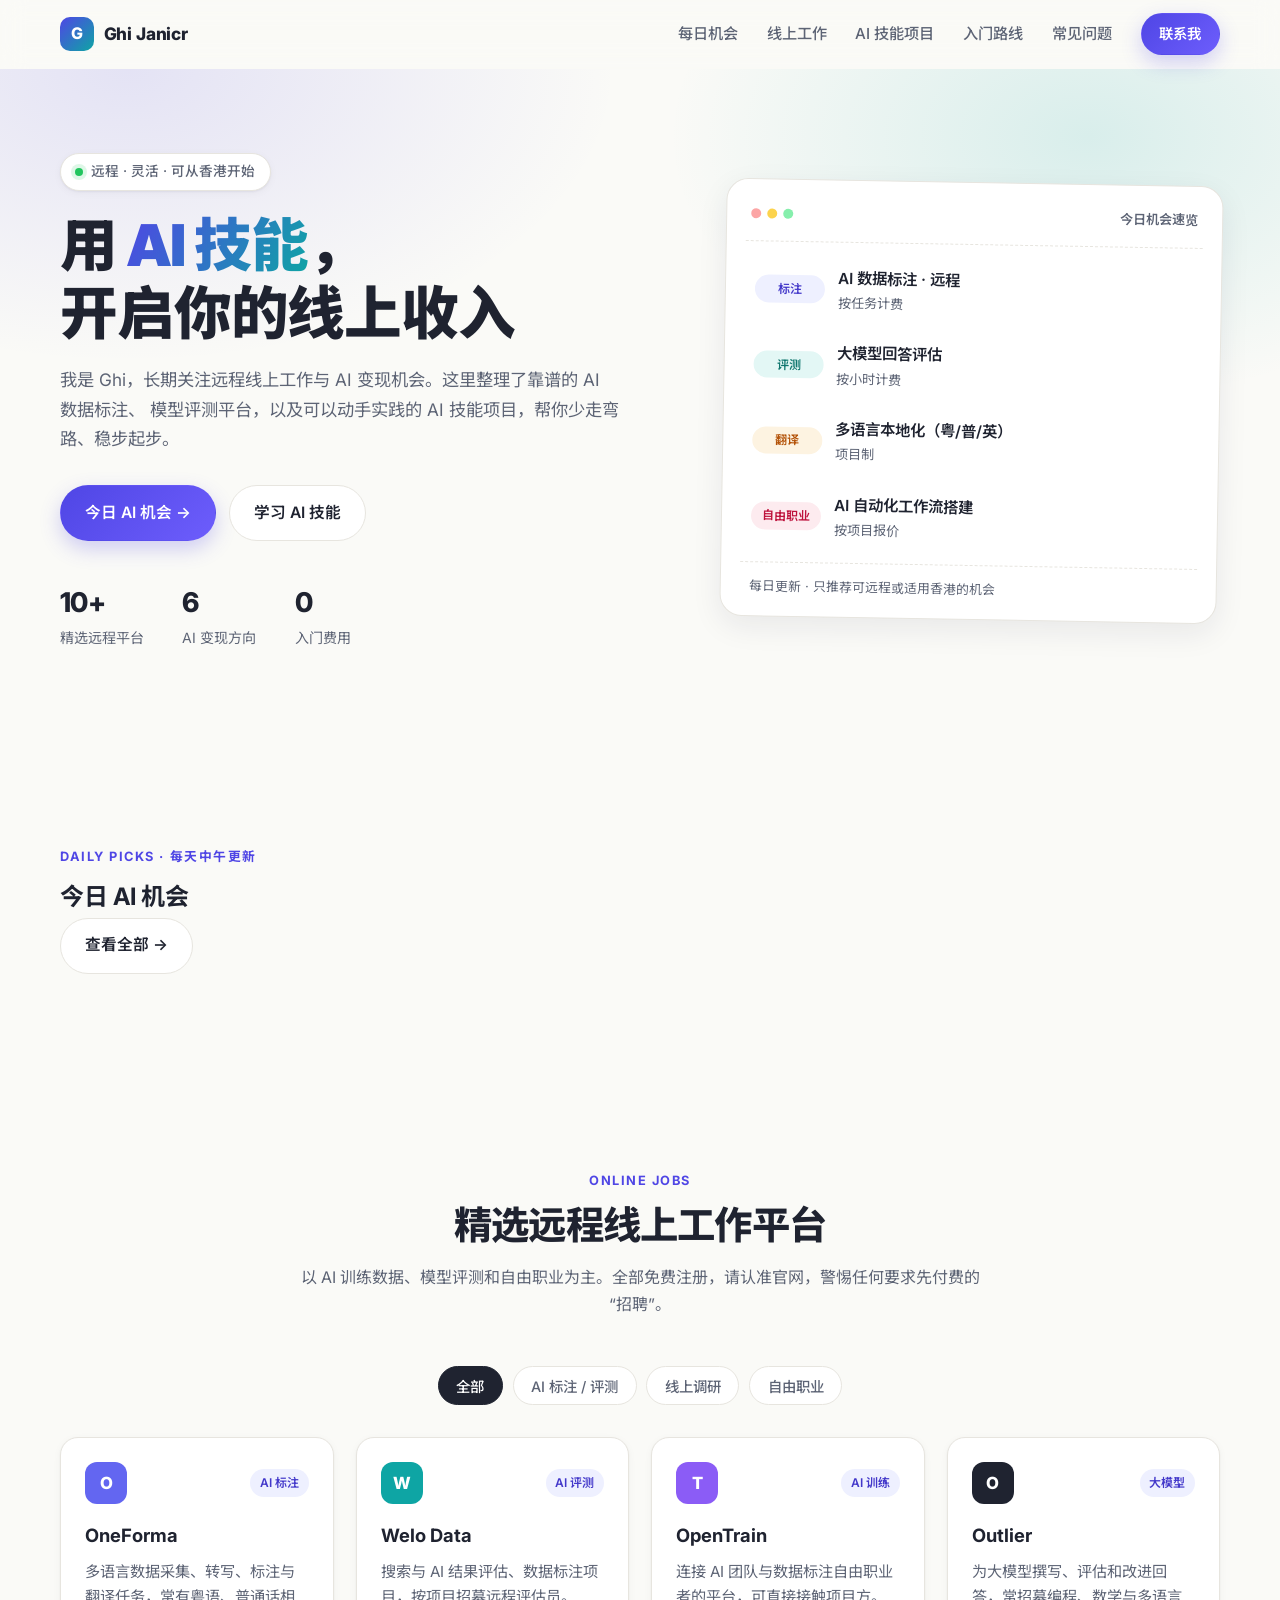
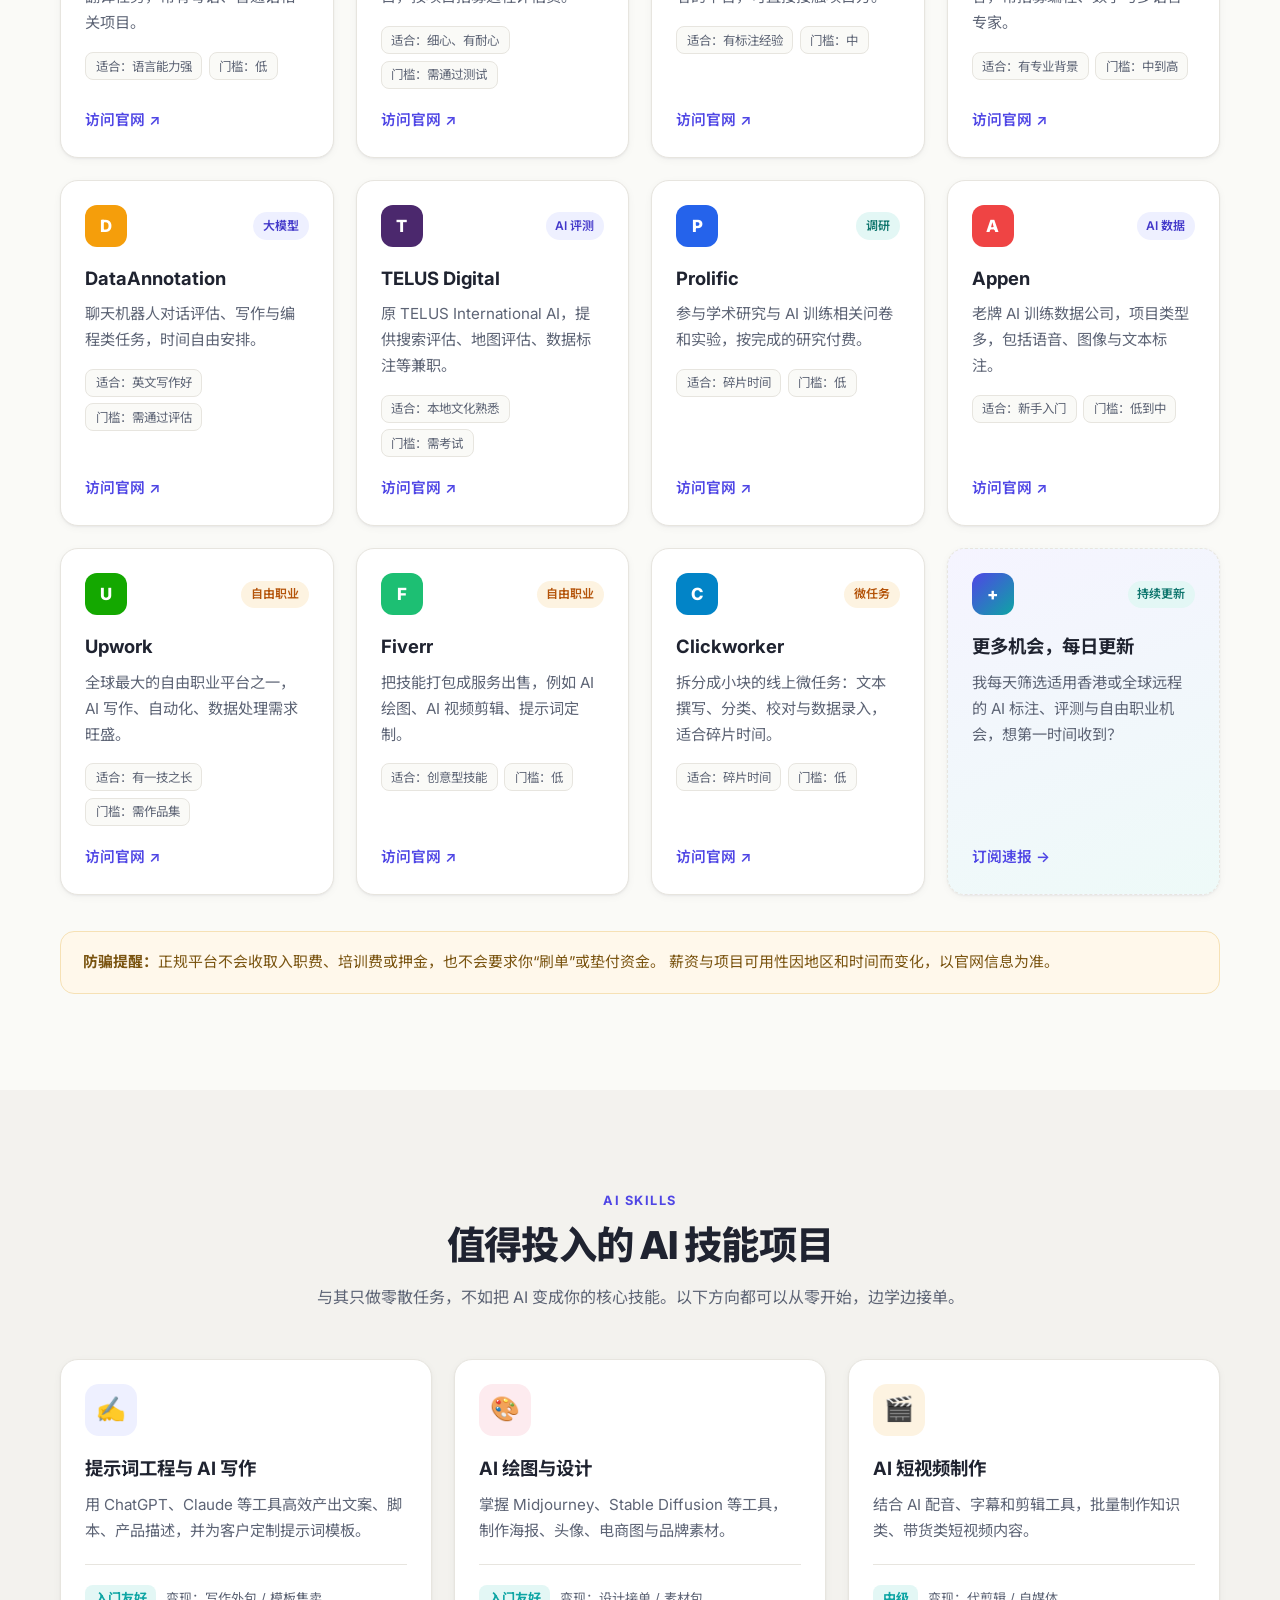
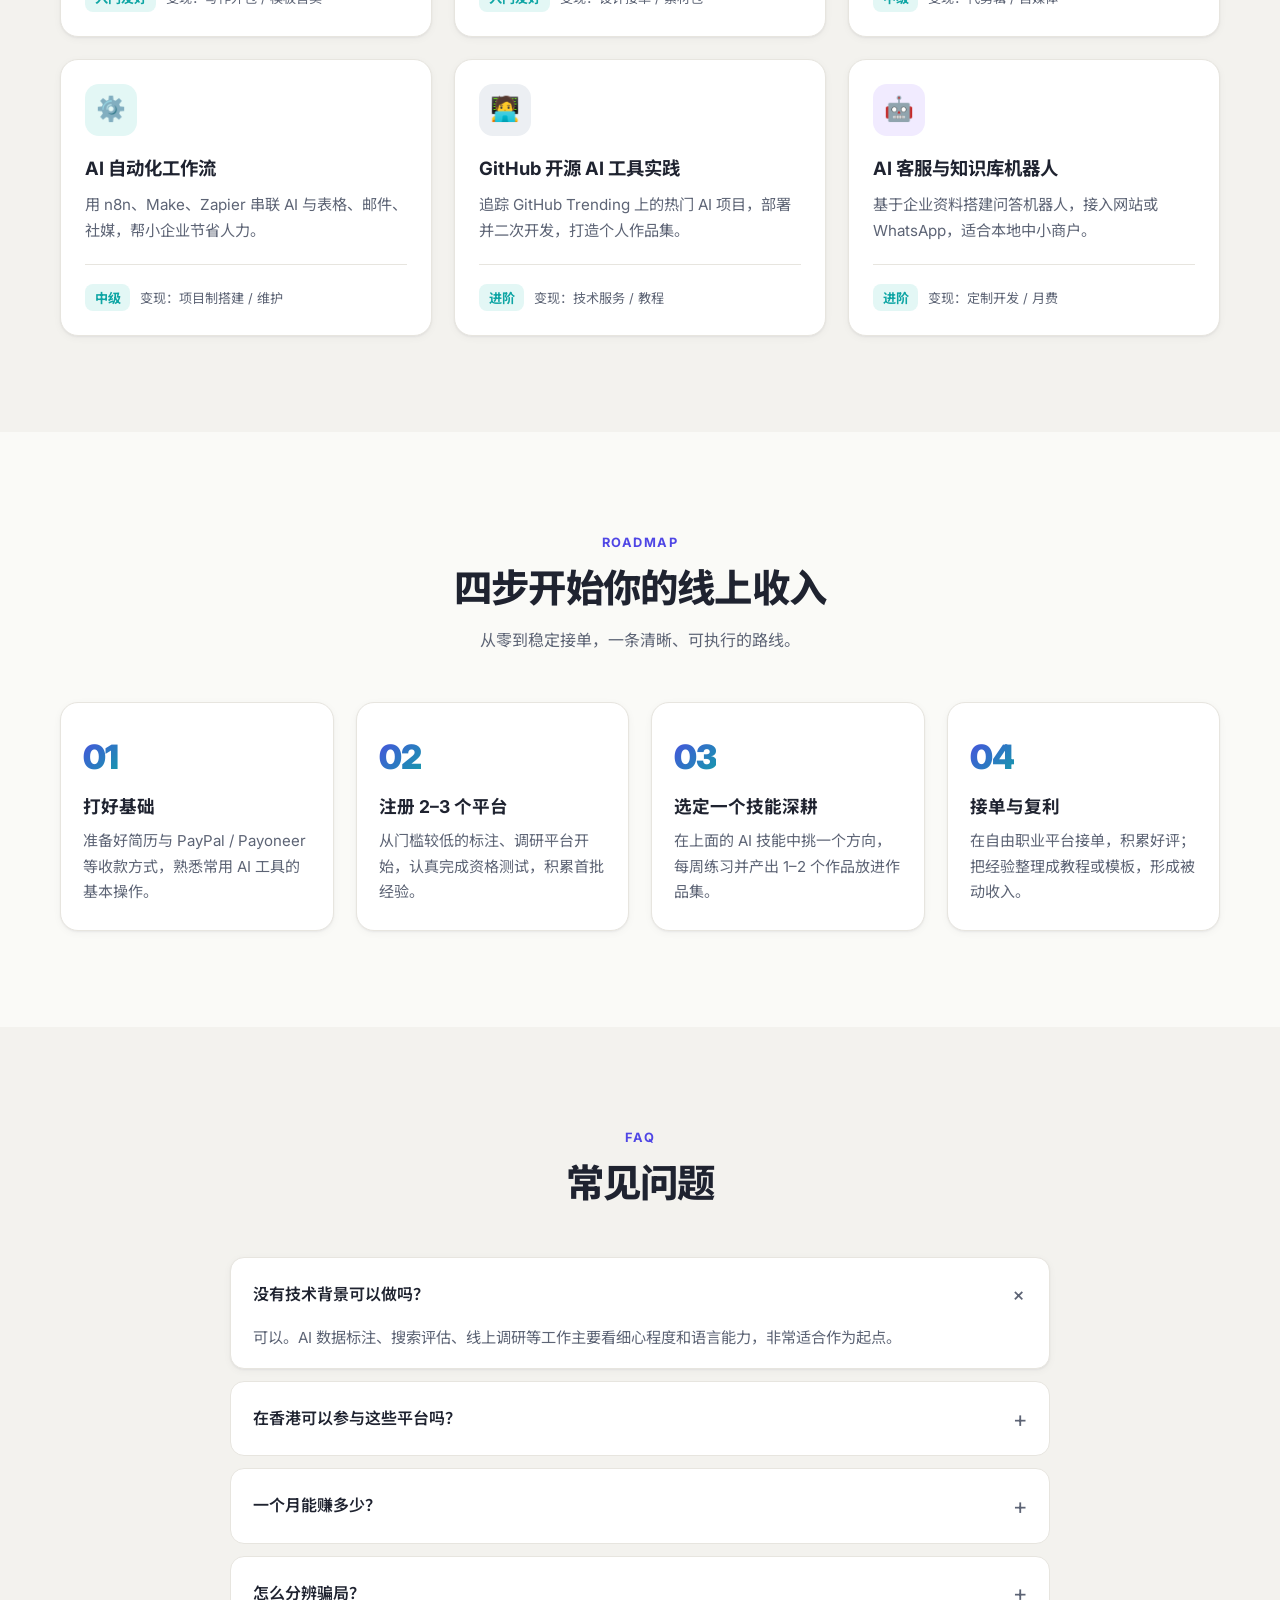
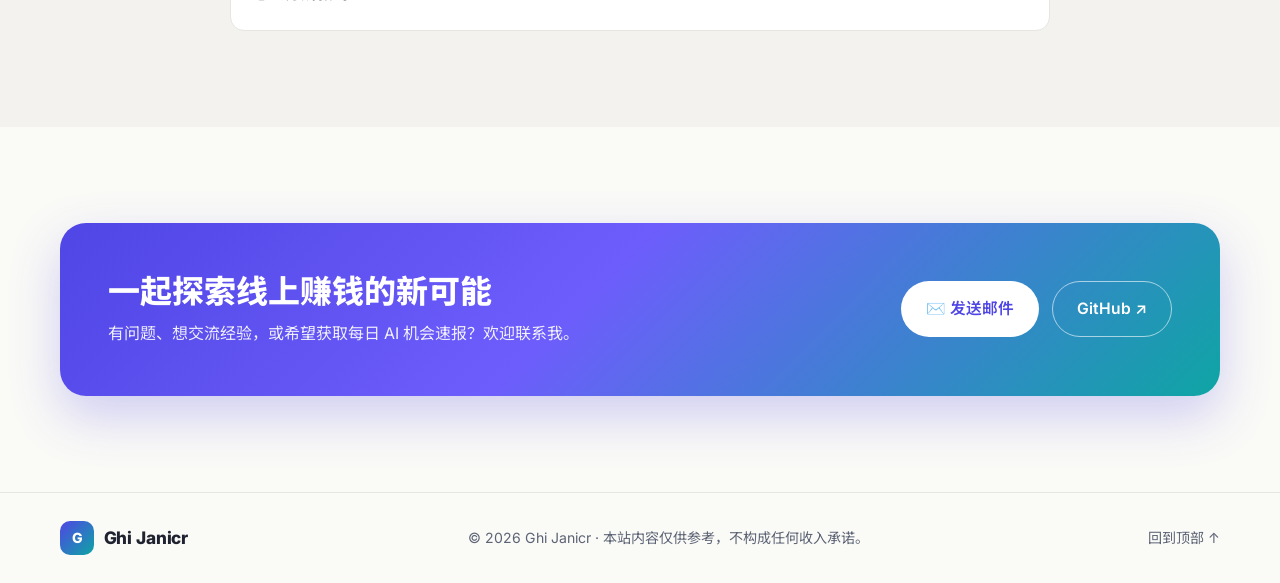
==== site/index.html @ b78d27cc "Add daily AI opportunities page driven by site/data/daily.json; publish 2026-10-24" ====
<!DOCTYPE html>
<html lang="zh-Hans">
<head>
  <meta charset="UTF-8" />
  <meta name="viewport" content="width=device-width, initial-scale=1.0" />
  <title>Ghi Janicr · 线上工作与 AI 技能</title>
  <meta name="description" content="Ghi Janicr 的个人主页：分享远程线上工作机会、AI 数据标注与评测平台、AI 技能变现项目与入门路线。" />
  <meta property="og:title" content="Ghi Janicr · 线上工作与 AI 技能" />
  <meta property="og:description" content="远程线上工作机会、AI 标注与评测平台、AI 技能变现项目，一站整理。" />
  <meta property="og:type" content="website" />
  <meta name="theme-color" content="#4f46e5" />
  <link rel="icon" href="/favicon.svg" type="image/svg+xml" />
  <link rel="preconnect" href="https://fonts.googleapis.com" />
  <link rel="preconnect" href="https://fonts.gstatic.com" crossorigin />
  <link href="https://fonts.googleapis.com/css2?family=Inter:wght@400;500;600;700;800&family=Noto+Sans+SC:wght@400;500;700;900&display=swap" rel="stylesheet" />
  <link rel="stylesheet" href="/style.css" />
</head>
<body>
  <!-- 导航 -->
  <header class="nav" id="top">
    <div class="container nav-inner">
      <a href="#top" class="brand">
        <span class="brand-mark">G</span>
        <span class="brand-text">Ghi Janicr</span>
      </a>
      <nav class="nav-links" id="navLinks">
        <a href="/daily">每日机会</a>
        <a href="#jobs">线上工作</a>
        <a href="#skills">AI 技能项目</a>
        <a href="#roadmap">入门路线</a>
        <a href="#faq">常见问题</a>
        <a href="#contact" class="btn btn-sm btn-primary">联系我</a>
      </nav>
      <button class="nav-toggle" id="navToggle" aria-label="打开菜单">
        <span></span><span></span><span></span>
      </button>
    </div>
  </header>

  <main>
    <!-- Hero -->
    <section class="hero">
      <div class="hero-bg" aria-hidden="true"></div>
      <div class="container hero-inner">
        <div class="hero-copy reveal">
          <span class="pill"><span class="dot"></span> 远程 · 灵活 · 可从香港开始</span>
          <h1>用 <span class="grad">AI 技能</span>，<br />开启你的线上收入</h1>
          <p class="lead">
            我是 Ghi，长期关注远程线上工作与 AI 变现机会。这里整理了靠谱的 AI 数据标注、
            模型评测平台，以及可以动手实践的 AI 技能项目，帮你少走弯路、稳步起步。
          </p>
          <div class="hero-cta">
            <a href="/daily" class="btn btn-primary">今日 AI 机会 →</a>
            <a href="#skills" class="btn btn-ghost">学习 AI 技能</a>
          </div>
          <ul class="hero-stats">
            <li><strong>10+</strong><span>精选远程平台</span></li>
            <li><strong>6</strong><span>AI 变现方向</span></li>
            <li><strong>0</strong><span>入门费用</span></li>
          </ul>
        </div>
        <div class="hero-card reveal">
          <div class="mock">
            <div class="mock-head">
              <span></span><span></span><span></span>
              <em>今日机会速览</em>
            </div>
            <div class="mock-row"><i class="tag t-indigo">标注</i><b>AI 数据标注 · 远程</b><small>按任务计费</small></div>
            <div class="mock-row"><i class="tag t-teal">评测</i><b>大模型回答评估</b><small>按小时计费</small></div>
            <div class="mock-row"><i class="tag t-amber">翻译</i><b>多语言本地化（粤/普/英）</b><small>项目制</small></div>
            <div class="mock-row"><i class="tag t-rose">自由职业</i><b>AI 自动化工作流搭建</b><small>按项目报价</small></div>
            <div class="mock-foot">每日更新 · 只推荐可远程或适用香港的机会</div>
          </div>
        </div>
      </div>
    </section>

    <!-- 每日机会预览 -->
    <section class="section daily-preview" id="daily">
      <div class="container">
        <div class="daily-preview-head reveal">
          <div>
            <span class="eyebrow">Daily Picks · 每天中午更新</span>
            <h2>今日 AI 机会 <small id="dailyDate"></small></h2>
            <p id="dailySummary"></p>
          </div>
          <a href="/daily" class="btn btn-ghost" id="dailyCount">查看全部 →</a>
        </div>
        <div class="grid opp-grid three" id="dailyPreview"></div>
      </div>
    </section>

    <!-- 线上工作 -->
    <section class="section" id="jobs">
      <div class="container">
        <div class="section-head reveal">
          <span class="eyebrow">Online Jobs</span>
          <h2>精选远程线上工作平台</h2>
          <p>以 AI 训练数据、模型评测和自由职业为主。全部免费注册，请认准官网，警惕任何要求先付费的“招聘”。</p>
        </div>

        <div class="filters reveal" id="jobFilters" role="tablist">
          <button class="chip active" data-filter="all">全部</button>
          <button class="chip" data-filter="annotation">AI 标注 / 评测</button>
          <button class="chip" data-filter="research">线上调研</button>
          <button class="chip" data-filter="freelance">自由职业</button>
        </div>

        <div class="grid cards" id="jobGrid">
          <article class="card job reveal" data-cat="annotation">
            <div class="job-top"><span class="logo l1">O</span><span class="tag t-indigo">AI 标注</span></div>
            <h3>OneForma</h3>
            <p>多语言数据采集、转写、标注与翻译任务，常有粤语、普通话相关项目。</p>
            <ul class="meta"><li>适合：语言能力强</li><li>门槛：低</li></ul>
            <a href="https://www.oneforma.com/" target="_blank" rel="noopener" class="link">访问官网 ↗</a>
          </article>
          <article class="card job reveal" data-cat="annotation">
            <div class="job-top"><span class="logo l2">W</span><span class="tag t-indigo">AI 评测</span></div>
            <h3>Welo Data</h3>
            <p>搜索与 AI 结果评估、数据标注项目，按项目招募远程评估员。</p>
            <ul class="meta"><li>适合：细心、有耐心</li><li>门槛：需通过测试</li></ul>
            <a href="https://welodata.ai/" target="_blank" rel="noopener" class="link">访问官网 ↗</a>
          </article>
          <article class="card job reveal" data-cat="annotation">
            <div class="job-top"><span class="logo l3">T</span><span class="tag t-indigo">AI 训练</span></div>
            <h3>OpenTrain</h3>
            <p>连接 AI 团队与数据标注自由职业者的平台，可直接接触项目方。</p>
            <ul class="meta"><li>适合：有标注经验</li><li>门槛：中</li></ul>
            <a href="https://www.opentrain.ai/" target="_blank" rel="noopener" class="link">访问官网 ↗</a>
          </article>
          <article class="card job reveal" data-cat="annotation">
            <div class="job-top"><span class="logo l4">O</span><span class="tag t-indigo">大模型</span></div>
            <h3>Outlier</h3>
            <p>为大模型撰写、评估和改进回答，常招募编程、数学与多语言专家。</p>
            <ul class="meta"><li>适合：有专业背景</li><li>门槛：中到高</li></ul>
            <a href="https://outlier.ai/" target="_blank" rel="noopener" class="link">访问官网 ↗</a>
          </article>
          <article class="card job reveal" data-cat="annotation">
            <div class="job-top"><span class="logo l5">D</span><span class="tag t-indigo">大模型</span></div>
            <h3>DataAnnotation</h3>
            <p>聊天机器人对话评估、写作与编程类任务，时间自由安排。</p>
            <ul class="meta"><li>适合：英文写作好</li><li>门槛：需通过评估</li></ul>
            <a href="https://www.dataannotation.tech/" target="_blank" rel="noopener" class="link">访问官网 ↗</a>
          </article>
          <article class="card job reveal" data-cat="annotation">
            <div class="job-top"><span class="logo l6">T</span><span class="tag t-indigo">AI 评测</span></div>
            <h3>TELUS Digital</h3>
            <p>原 TELUS International AI，提供搜索评估、地图评估、数据标注等兼职。</p>
            <ul class="meta"><li>适合：本地文化熟悉</li><li>门槛：需考试</li></ul>
            <a href="https://www.telusdigital.com/careers" target="_blank" rel="noopener" class="link">访问官网 ↗</a>
          </article>
          <article class="card job reveal" data-cat="research">
            <div class="job-top"><span class="logo l7">P</span><span class="tag t-teal">调研</span></div>
            <h3>Prolific</h3>
            <p>参与学术研究与 AI 训练相关问卷和实验，按完成的研究付费。</p>
            <ul class="meta"><li>适合：碎片时间</li><li>门槛：低</li></ul>
            <a href="https://www.prolific.com/" target="_blank" rel="noopener" class="link">访问官网 ↗</a>
          </article>
          <article class="card job reveal" data-cat="annotation">
            <div class="job-top"><span class="logo l8">A</span><span class="tag t-indigo">AI 数据</span></div>
            <h3>Appen</h3>
            <p>老牌 AI 训练数据公司，项目类型多，包括语音、图像与文本标注。</p>
            <ul class="meta"><li>适合：新手入门</li><li>门槛：低到中</li></ul>
            <a href="https://www.appen.com/" target="_blank" rel="noopener" class="link">访问官网 ↗</a>
          </article>
          <article class="card job reveal" data-cat="freelance">
            <div class="job-top"><span class="logo l9">U</span><span class="tag t-amber">自由职业</span></div>
            <h3>Upwork</h3>
            <p>全球最大的自由职业平台之一，AI 写作、自动化、数据处理需求旺盛。</p>
            <ul class="meta"><li>适合：有一技之长</li><li>门槛：需作品集</li></ul>
            <a href="https://www.upwork.com/" target="_blank" rel="noopener" class="link">访问官网 ↗</a>
          </article>
          <article class="card job reveal" data-cat="freelance">
            <div class="job-top"><span class="logo l10">F</span><span class="tag t-amber">自由职业</span></div>
            <h3>Fiverr</h3>
            <p>把技能打包成服务出售，例如 AI 绘图、AI 视频剪辑、提示词定制。</p>
            <ul class="meta"><li>适合：创意型技能</li><li>门槛：低</li></ul>
            <a href="https://www.fiverr.com/" target="_blank" rel="noopener" class="link">访问官网 ↗</a>
          </article>
          <article class="card job reveal" data-cat="freelance">
            <div class="job-top"><span class="logo l11">C</span><span class="tag t-amber">微任务</span></div>
            <h3>Clickworker</h3>
            <p>拆分成小块的线上微任务：文本撰写、分类、校对与数据录入，适合碎片时间。</p>
            <ul class="meta"><li>适合：碎片时间</li><li>门槛：低</li></ul>
            <a href="https://www.clickworker.com/" target="_blank" rel="noopener" class="link">访问官网 ↗</a>
          </article>
          <article class="card job more reveal" data-cat="all">
            <div class="job-top"><span class="logo l12">+</span><span class="tag t-teal">持续更新</span></div>
            <h3>更多机会，每日更新</h3>
            <p>我每天筛选适用香港或全球远程的 AI 标注、评测与自由职业机会，想第一时间收到？</p>
            <a href="#contact" class="link">订阅速报 →</a>
          </article>
        </div>

        <div class="notice reveal">
          <strong>防骗提醒：</strong>正规平台不会收取入职费、培训费或押金，也不会要求你“刷单”或垫付资金。
          薪资与项目可用性因地区和时间而变化，以官网信息为准。
        </div>
      </div>
    </section>

    <!-- AI 技能项目 -->
    <section class="section section-alt" id="skills">
      <div class="container">
        <div class="section-head reveal">
          <span class="eyebrow">AI Skills</span>
          <h2>值得投入的 AI 技能项目</h2>
          <p>与其只做零散任务，不如把 AI 变成你的核心技能。以下方向都可以从零开始，边学边接单。</p>
        </div>

        <div class="grid skills">
          <article class="card skill reveal">
            <div class="icon i1">✍️</div>
            <h3>提示词工程与 AI 写作</h3>
            <p>用 ChatGPT、Claude 等工具高效产出文案、脚本、产品描述，并为客户定制提示词模板。</p>
            <div class="skill-foot"><span class="lv">入门友好</span><span>变现：写作外包 / 模板售卖</span></div>
          </article>
          <article class="card skill reveal">
            <div class="icon i2">🎨</div>
            <h3>AI 绘图与设计</h3>
            <p>掌握 Midjourney、Stable Diffusion 等工具，制作海报、头像、电商图与品牌素材。</p>
            <div class="skill-foot"><span class="lv">入门友好</span><span>变现：设计接单 / 素材包</span></div>
          </article>
          <article class="card skill reveal">
            <div class="icon i3">🎬</div>
            <h3>AI 短视频制作</h3>
            <p>结合 AI 配音、字幕和剪辑工具，批量制作知识类、带货类短视频内容。</p>
            <div class="skill-foot"><span class="lv">中级</span><span>变现：代剪辑 / 自媒体</span></div>
          </article>
          <article class="card skill reveal">
            <div class="icon i4">⚙️</div>
            <h3>AI 自动化工作流</h3>
            <p>用 n8n、Make、Zapier 串联 AI 与表格、邮件、社媒，帮小企业节省人力。</p>
            <div class="skill-foot"><span class="lv">中级</span><span>变现：项目制搭建 / 维护</span></div>
          </article>
          <article class="card skill reveal">
            <div class="icon i5">🧑‍💻</div>
            <h3>GitHub 开源 AI 工具实践</h3>
            <p>追踪 GitHub Trending 上的热门 AI 项目，部署并二次开发，打造个人作品集。</p>
            <div class="skill-foot"><span class="lv">进阶</span><span>变现：技术服务 / 教程</span></div>
          </article>
          <article class="card skill reveal">
            <div class="icon i6">🤖</div>
            <h3>AI 客服与知识库机器人</h3>
            <p>基于企业资料搭建问答机器人，接入网站或 WhatsApp，适合本地中小商户。</p>
            <div class="skill-foot"><span class="lv">进阶</span><span>变现：定制开发 / 月费</span></div>
          </article>
        </div>
      </div>
    </section>

    <!-- 入门路线 -->
    <section class="section" id="roadmap">
      <div class="container">
        <div class="section-head reveal">
          <span class="eyebrow">Roadmap</span>
          <h2>四步开始你的线上收入</h2>
          <p>从零到稳定接单，一条清晰、可执行的路线。</p>
        </div>
        <ol class="steps">
          <li class="step reveal">
            <span class="num">01</span>
            <h3>打好基础</h3>
            <p>准备好简历与 PayPal / Payoneer 等收款方式，熟悉常用 AI 工具的基本操作。</p>
          </li>
          <li class="step reveal">
            <span class="num">02</span>
            <h3>注册 2–3 个平台</h3>
            <p>从门槛较低的标注、调研平台开始，认真完成资格测试，积累首批经验。</p>
          </li>
          <li class="step reveal">
            <span class="num">03</span>
            <h3>选定一个技能深耕</h3>
            <p>在上面的 AI 技能中挑一个方向，每周练习并产出 1–2 个作品放进作品集。</p>
          </li>
          <li class="step reveal">
            <span class="num">04</span>
            <h3>接单与复利</h3>
            <p>在自由职业平台接单，积累好评；把经验整理成教程或模板，形成被动收入。</p>
          </li>
        </ol>
      </div>
    </section>

    <!-- FAQ -->
    <section class="section section-alt" id="faq">
      <div class="container narrow">
        <div class="section-head reveal">
          <span class="eyebrow">FAQ</span>
          <h2>常见问题</h2>
        </div>
        <div class="faq">
          <details class="reveal" open>
            <summary>没有技术背景可以做吗？</summary>
            <p>可以。AI 数据标注、搜索评估、线上调研等工作主要看细心程度和语言能力，非常适合作为起点。</p>
          </details>
          <details class="reveal">
            <summary>在香港可以参与这些平台吗？</summary>
            <p>许多平台支持香港或全球远程，但具体项目会按地区和语言开放。建议多注册几个平台，留意粤语、繁体中文相关的项目。</p>
          </details>
          <details class="reveal">
            <summary>一个月能赚多少？</summary>
            <p>收入因平台、项目量和投入时间差异很大，前期建议把它当作副业和技能积累，不要轻信“轻松月入过万”的宣传。</p>
          </details>
          <details class="reveal">
            <summary>怎么分辨骗局？</summary>
            <p>凡是要求先交钱、刷单、垫付或下载不明 App 的“工作”基本都是骗局。只通过官网注册，不向任何人透露银行密码和验证码。</p>
          </details>
        </div>
      </div>
    </section>

    <!-- Contact -->
    <section class="section" id="contact">
      <div class="container">
        <div class="cta-box reveal">
          <div>
            <h2>一起探索线上赚钱的新可能</h2>
            <p>有问题、想交流经验，或希望获取每日 AI 机会速报？欢迎联系我。</p>
          </div>
          <div class="cta-actions">
            <a href="mailto:gogo978@bot.cue.im" class="btn btn-light" id="emailBtn">✉️ 发送邮件</a>
            <a href="https://github.com/janicetsy" target="_blank" rel="noopener" class="btn btn-outline-light" id="githubBtn">GitHub ↗</a>
          </div>
        </div>
      </div>
    </section>
  </main>

  <footer class="footer">
    <div class="container footer-inner">
      <div class="brand">
        <span class="brand-mark">G</span>
        <span class="brand-text">Ghi Janicr</span>
      </div>
      <p>© <span id="year"></span> Ghi Janicr · 本站内容仅供参考，不构成任何收入承诺。</p>
      <a href="#top" class="to-top">回到顶部 ↑</a>
    </div>
  </footer>

  <script src="/script.js"></script>
  <script src="/daily.js"></script>
</body>
</html>
---- style.css ----
:root {
  --bg: #fafaf7;
  --bg-alt: #f3f2ee;
  --surface: #ffffff;
  --text: #1f2330;
  --muted: #5d6475;
  --line: #e7e5df;
  --primary: #4f46e5;
  --primary-2: #0ea5a4;
  --radius: 18px;
  --shadow-sm: 0 1px 2px rgba(20, 20, 40, .05), 0 2px 8px rgba(20, 20, 40, .04);
  --shadow-md: 0 10px 30px rgba(30, 30, 70, .08);
  --font: "Inter", "Noto Sans SC", -apple-system, BlinkMacSystemFont, "PingFang SC", "Microsoft YaHei", sans-serif;
}

* { box-sizing: border-box; margin: 0; padding: 0; }
html { scroll-behavior: smooth; scroll-padding-top: 80px; }
body {
  font-family: var(--font);
  background: var(--bg);
  color: var(--text);
  line-height: 1.7;
  -webkit-font-smoothing: antialiased;
}
a { color: inherit; text-decoration: none; }
img { max-width: 100%; display: block; }

.container { width: min(1160px, 92%); margin: 0 auto; }
.narrow { width: min(820px, 92%); }

/* Buttons */
.btn {
  display: inline-flex; align-items: center; gap: .4rem;
  padding: .85rem 1.5rem; border-radius: 999px;
  font-weight: 600; font-size: .98rem; border: 1px solid transparent;
  transition: transform .2s ease, box-shadow .2s ease, background .2s ease;
  cursor: pointer;
}
.btn:hover { transform: translateY(-2px); }
.btn-sm { padding: .5rem 1.1rem; font-size: .9rem; }
.btn-primary {
  background: linear-gradient(135deg, var(--primary), #6d5dfc);
  color: #fff; box-shadow: 0 8px 20px rgba(79, 70, 229, .25);
}
.btn-primary:hover { box-shadow: 0 12px 26px rgba(79, 70, 229, .32); }
.btn-ghost { background: var(--surface); border-color: var(--line); color: var(--text); }
.btn-ghost:hover { border-color: #cfccc4; }
.btn-light { background: #fff; color: var(--primary); }
.btn-outline-light { border-color: rgba(255,255,255,.6); color: #fff; }
.btn-outline-light:hover { background: rgba(255,255,255,.12); }

/* Nav */
.nav {
  position: sticky; top: 0; z-index: 50;
  background: rgba(250, 250, 247, .82);
  backdrop-filter: saturate(160%) blur(12px);
  -webkit-backdrop-filter: saturate(160%) blur(12px);
  border-bottom: 1px solid transparent;
  transition: border-color .2s ease;
}
.nav.scrolled { border-bottom-color: var(--line); }
.nav-inner { display: flex; align-items: center; justify-content: space-between; height: 68px; }
.brand { display: flex; align-items: center; gap: .6rem; font-weight: 800; letter-spacing: -.01em; }
.brand-mark {
  width: 34px; height: 34px; border-radius: 10px; display: grid; place-items: center;
  background: linear-gradient(135deg, var(--primary), var(--primary-2)); color: #fff; font-weight: 800;
}
.brand-text { font-size: 1.08rem; }
.nav-links { display: flex; align-items: center; gap: 1.8rem; font-size: .95rem; color: var(--muted); font-weight: 500; }
.nav-links a:not(.btn):hover { color: var(--text); }
.nav-links .btn { color: #fff; }
.nav-toggle { display: none; background: none; border: 0; cursor: pointer; padding: 6px; }
.nav-toggle span { display: block; width: 22px; height: 2px; background: var(--text); margin: 5px 0; border-radius: 2px; transition: .25s; }

/* Hero */
.hero { position: relative; overflow: hidden; padding: 84px 0 96px; }
.hero-bg {
  position: absolute; inset: 0; z-index: -1;
  background:
    radial-gradient(600px 380px at 85% 10%, rgba(14, 165, 164, .14), transparent 70%),
    radial-gradient(700px 420px at 10% 0%, rgba(79, 70, 229, .13), transparent 70%);
}
.hero-inner { display: grid; grid-template-columns: 1.1fr .9fr; gap: 56px; align-items: center; }
.pill {
  display: inline-flex; align-items: center; gap: .5rem;
  padding: .4rem .9rem; border-radius: 999px; background: var(--surface);
  border: 1px solid var(--line); font-size: .85rem; color: var(--muted); font-weight: 500;
  box-shadow: var(--shadow-sm);
}
.dot { width: 8px; height: 8px; border-radius: 50%; background: #22c55e; box-shadow: 0 0 0 4px rgba(34,197,94,.15); }
.hero h1 {
  font-size: clamp(2.3rem, 5vw, 3.6rem); line-height: 1.18; font-weight: 900;
  letter-spacing: -.02em; margin: 1.3rem 0 1.1rem;
}
.grad { background: linear-gradient(120deg, var(--primary), var(--primary-2)); -webkit-background-clip: text; background-clip: text; color: transparent; }
.lead { font-size: 1.08rem; color: var(--muted); max-width: 560px; }
.hero-cta { display: flex; flex-wrap: wrap; gap: .8rem; margin: 2rem 0 2.4rem; }
.hero-stats { list-style: none; display: flex; gap: 2.4rem; }
.hero-stats li { display: flex; flex-direction: column; }
.hero-stats strong { font-size: 1.7rem; font-weight: 800; letter-spacing: -.02em; }
.hero-stats span { font-size: .88rem; color: var(--muted); }

.mock {
  background: var(--surface); border: 1px solid var(--line); border-radius: 22px;
  box-shadow: var(--shadow-md); padding: 1.2rem; transform: rotate(1deg);
}
.mock-head { display: flex; align-items: center; gap: 6px; padding: .2rem .3rem 1rem; border-bottom: 1px dashed var(--line); margin-bottom: .6rem; }
.mock-head span { width: 10px; height: 10px; border-radius: 50%; background: #e5e3dc; }
.mock-head span:nth-child(1) { background: #fca5a5; }
.mock-head span:nth-child(2) { background: #fcd34d; }
.mock-head span:nth-child(3) { background: #86efac; }
.mock-head em { margin-left: auto; font-style: normal; font-size: .82rem; color: var(--muted); font-weight: 600; }
.mock-row {
  display: grid; grid-template-columns: auto 1fr; grid-template-rows: auto auto; column-gap: .8rem;
  padding: .85rem .6rem; border-radius: 12px; transition: background .2s;
}
.mock-row:hover { background: var(--bg); }
.mock-row .tag { grid-row: span 2; align-self: center; min-width: 4.4rem; text-align: center; }
.mock-row b { font-weight: 600; font-size: .96rem; }
.mock-row small { color: var(--muted); font-size: .82rem; }
.mock-foot { margin-top: .5rem; padding: .8rem .6rem 0; border-top: 1px dashed var(--line); font-size: .8rem; color: var(--muted); }

/* Tags */
.tag { display: inline-block; font-style: normal; font-size: .75rem; font-weight: 600; padding: .22rem .6rem; border-radius: 999px; white-space: nowrap; }
.t-indigo { background: #eef0ff; color: #4338ca; }
.t-teal { background: #e3f7f5; color: #0f766e; }
.t-amber { background: #fdf3e1; color: #b45309; }
.t-rose { background: #fdebef; color: #be123c; }

/* Sections */
.section { padding: 96px 0; }
.section-alt { background: var(--bg-alt); }
.section-head { text-align: center; max-width: 680px; margin: 0 auto 48px; }
.eyebrow { display: inline-block; font-size: .8rem; font-weight: 700; letter-spacing: .12em; text-transform: uppercase; color: var(--primary); margin-bottom: .6rem; }
.section-head h2 { font-size: clamp(1.8rem, 3.4vw, 2.4rem); font-weight: 800; letter-spacing: -.02em; line-height: 1.3; }
.section-head p { color: var(--muted); margin-top: .8rem; }

/* Filters */
.filters { display: flex; flex-wrap: wrap; justify-content: center; gap: .6rem; margin-bottom: 32px; }
.chip {
  font-family: inherit; font-size: .9rem; font-weight: 500; color: var(--muted);
  padding: .5rem 1.1rem; border-radius: 999px; border: 1px solid var(--line); background: var(--surface);
  cursor: pointer; transition: .2s;
}
.chip:hover { color: var(--text); border-color: #cfccc4; }
.chip.active { background: var(--text); color: #fff; border-color: var(--text); }

/* Grid & cards */
.grid { display: grid; gap: 22px; }
.cards { grid-template-columns: repeat(auto-fill, minmax(260px, 1fr)); }
.skills { grid-template-columns: repeat(3, 1fr); }
.card {
  background: var(--surface); border: 1px solid var(--line); border-radius: var(--radius);
  padding: 1.5rem; box-shadow: var(--shadow-sm);
  transition: transform .25s ease, box-shadow .25s ease, border-color .25s ease;
  display: flex; flex-direction: column;
}
.card:hover { transform: translateY(-4px); box-shadow: var(--shadow-md); border-color: #dcd9d1; }
.card h3 { font-size: 1.15rem; font-weight: 700; margin-bottom: .45rem; }
.card p { color: var(--muted); font-size: .95rem; }
.job.hide { display: none; }
.job-top { display: flex; align-items: center; justify-content: space-between; margin-bottom: 1rem; }
.logo { width: 42px; height: 42px; border-radius: 12px; display: grid; place-items: center; color: #fff; font-weight: 800; font-size: 1.05rem; }
.l1 { background: #6366f1; } .l2 { background: #0ea5a4; } .l3 { background: #8b5cf6; }
.l4 { background: #1f2330; } .l5 { background: #f59e0b; } .l6 { background: #4b286d; }
.l7 { background: #2563eb; } .l8 { background: #ef4444; } .l9 { background: #14a800; }
.l10 { background: #1dbf73; } .l11 { background: #0284c7; } .l12 { background: linear-gradient(135deg, var(--primary), var(--primary-2)); }
.job.more { background: linear-gradient(160deg, #f5f4ff, #eefaf8); border-style: dashed; }
.meta { list-style: none; display: flex; flex-wrap: wrap; gap: .4rem; margin: 1rem 0 1.2rem; }
.meta li { font-size: .78rem; color: var(--muted); background: var(--bg); border: 1px solid var(--line); padding: .15rem .6rem; border-radius: 8px; }
.link { margin-top: auto; font-weight: 600; font-size: .92rem; color: var(--primary); }
.link:hover { text-decoration: underline; }

.notice {
  margin-top: 36px; padding: 1.1rem 1.4rem; border-radius: 14px;
  background: #fff8eb; border: 1px solid #f6e1b5; color: #7a5410; font-size: .93rem;
}

/* Skills */
.icon { width: 52px; height: 52px; border-radius: 14px; display: grid; place-items: center; font-size: 1.5rem; margin-bottom: 1.1rem; }
.i1 { background: #eef0ff; } .i2 { background: #fdebef; } .i3 { background: #fdf3e1; }
.i4 { background: #e3f7f5; } .i5 { background: #eceff3; } .i6 { background: #f1ebff; }
.skill-foot { margin-top: auto; padding-top: 1.2rem; display: flex; flex-wrap: wrap; align-items: center; gap: .6rem; font-size: .82rem; color: var(--muted); border-top: 1px solid var(--line); margin-top: 1.3rem; }
.lv { font-weight: 700; color: var(--primary-2); background: #e3f7f5; padding: .15rem .6rem; border-radius: 8px; }

/* Steps */
.steps { list-style: none; display: grid; grid-template-columns: repeat(4, 1fr); gap: 22px; counter-reset: s; }
.step { position: relative; padding: 1.6rem 1.4rem; background: var(--surface); border: 1px solid var(--line); border-radius: var(--radius); box-shadow: var(--shadow-sm); }
.step .num { display: inline-block; font-size: 2.1rem; font-weight: 900; letter-spacing: -.03em; background: linear-gradient(135deg, var(--primary), var(--primary-2)); -webkit-background-clip: text; background-clip: text; color: transparent; margin-bottom: .4rem; }
.step h3 { font-size: 1.1rem; margin-bottom: .4rem; }
.step p { color: var(--muted); font-size: .94rem; }

/* FAQ */
.faq { display: flex; flex-direction: column; gap: 12px; }
.faq details { background: var(--surface); border: 1px solid var(--line); border-radius: 14px; padding: 1.1rem 1.4rem; transition: box-shadow .2s; }
.faq details[open] { box-shadow: var(--shadow-sm); }
.faq summary { cursor: pointer; font-weight: 600; list-style: none; display: flex; justify-content: space-between; align-items: center; gap: 1rem; }
.faq summary::-webkit-details-marker { display: none; }
.faq summary::after { content: "+"; font-size: 1.4rem; font-weight: 400; color: var(--muted); transition: transform .2s; }
.faq details[open] summary::after { transform: rotate(45deg); }
.faq details p { color: var(--muted); margin-top: .7rem; font-size: .95rem; }

/* CTA */
.cta-box {
  display: flex; align-items: center; justify-content: space-between; gap: 2rem; flex-wrap: wrap;
  padding: 3rem; border-radius: 26px; color: #fff;
  background: linear-gradient(135deg, #4f46e5 0%, #6d5dfc 45%, #0ea5a4 100%);
  box-shadow: 0 20px 50px rgba(79, 70, 229, .25);
}
.cta-box h2 { font-size: clamp(1.5rem, 3vw, 2rem); font-weight: 800; line-height: 1.3; }
.cta-box p { opacity: .9; margin-top: .5rem; }
.cta-actions { display: flex; gap: .8rem; flex-wrap: wrap; }

/* Footer */
.footer { border-top: 1px solid var(--line); padding: 28px 0; font-size: .88rem; color: var(--muted); }
.footer-inner { display: flex; align-items: center; justify-content: space-between; gap: 1rem; flex-wrap: wrap; }
.footer .brand { color: var(--text); }
.to-top:hover { color: var(--text); }

/* Reveal */
.reveal { opacity: 0; transform: translateY(18px); transition: opacity .6s ease, transform .6s ease; }
.reveal.in { opacity: 1; transform: none; }
@media (prefers-reduced-motion: reduce) {
  .reveal { opacity: 1; transform: none; transition: none; }
  html { scroll-behavior: auto; }
}

/* Responsive */
@media (max-width: 980px) {
  .hero-inner { grid-template-columns: 1fr; gap: 44px; }
  .mock { transform: none; }
  .skills { grid-template-columns: repeat(2, 1fr); }
  .steps { grid-template-columns: repeat(2, 1fr); }
}
@media (max-width: 760px) {
  .nav-toggle { display: block; }
  .nav-links {
    position: absolute; top: 68px; left: 0; right: 0; flex-direction: column; align-items: stretch; gap: 0;
    background: var(--bg); border-bottom: 1px solid var(--line); padding: .5rem 4% 1rem;
    display: none;
  }
  .nav-links.open { display: flex; }
  .nav-links a { padding: .8rem 0; border-bottom: 1px solid var(--line); }
  .nav-links .btn { justify-content: center; margin-top: .8rem; border-bottom: 0; }
  .nav-toggle.open span:nth-child(1) { transform: translateY(7px) rotate(45deg); }
  .nav-toggle.open span:nth-child(2) { opacity: 0; }
  .nav-toggle.open span:nth-child(3) { transform: translateY(-7px) rotate(-45deg); }
  .hero { padding: 56px 0 72px; }
  .hero-stats { gap: 1.6rem; }
  .section { padding: 72px 0; }
  .skills, .steps { grid-template-columns: 1fr; }
  .cta-box { padding: 2rem 1.6rem; }
  .footer-inner { flex-direction: column; text-align: center; }
}
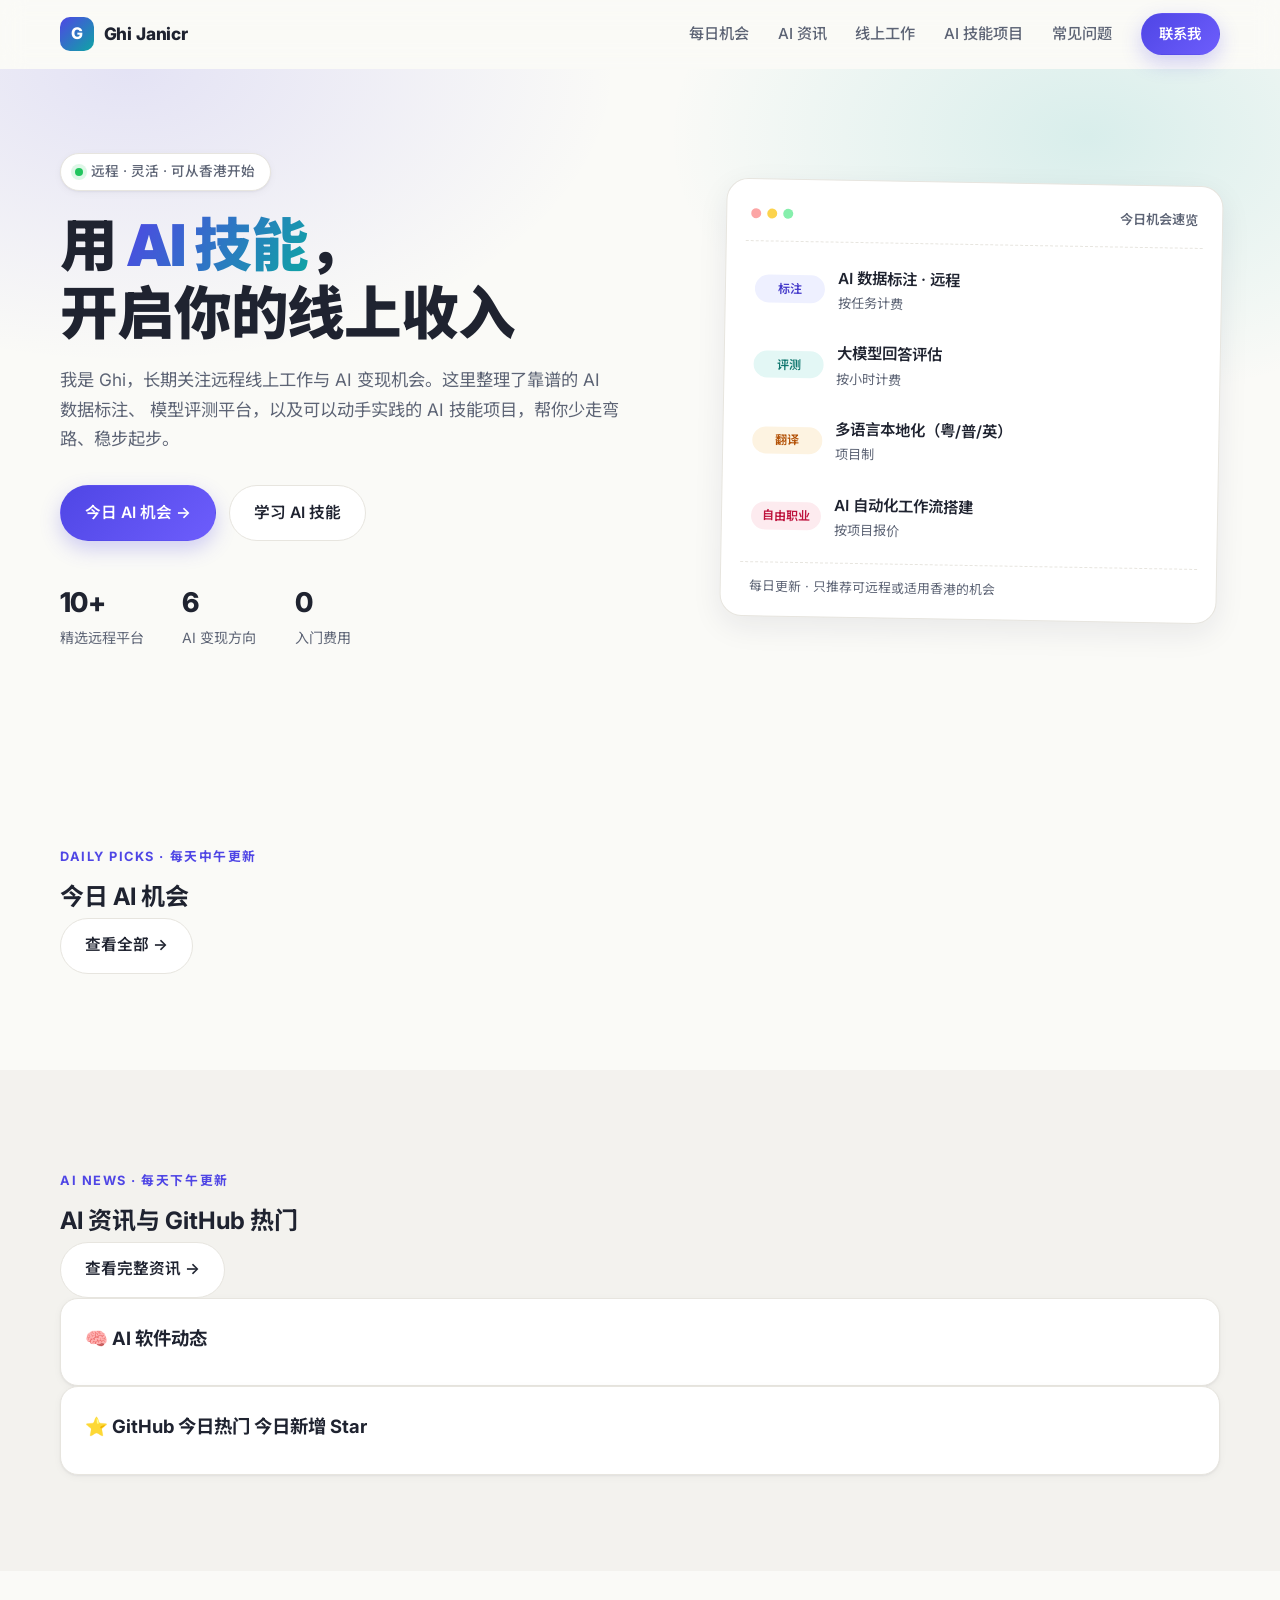
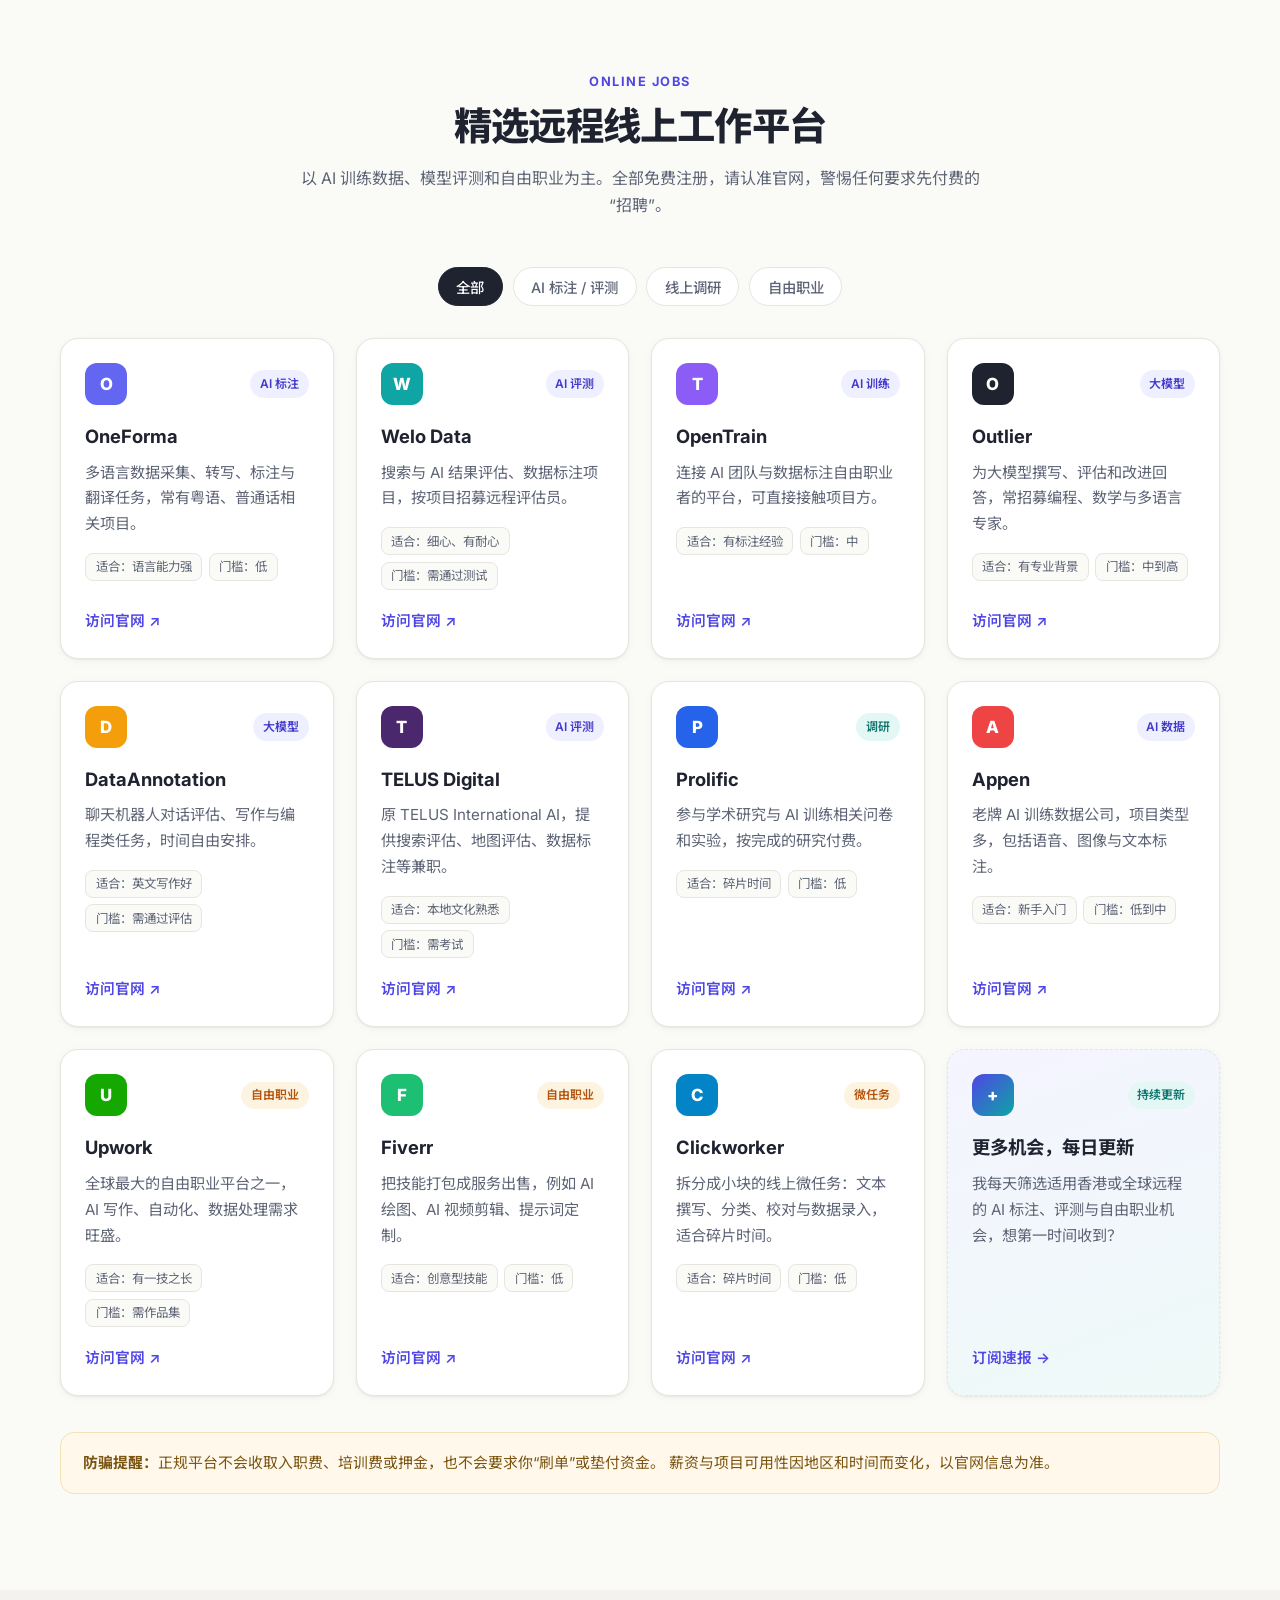
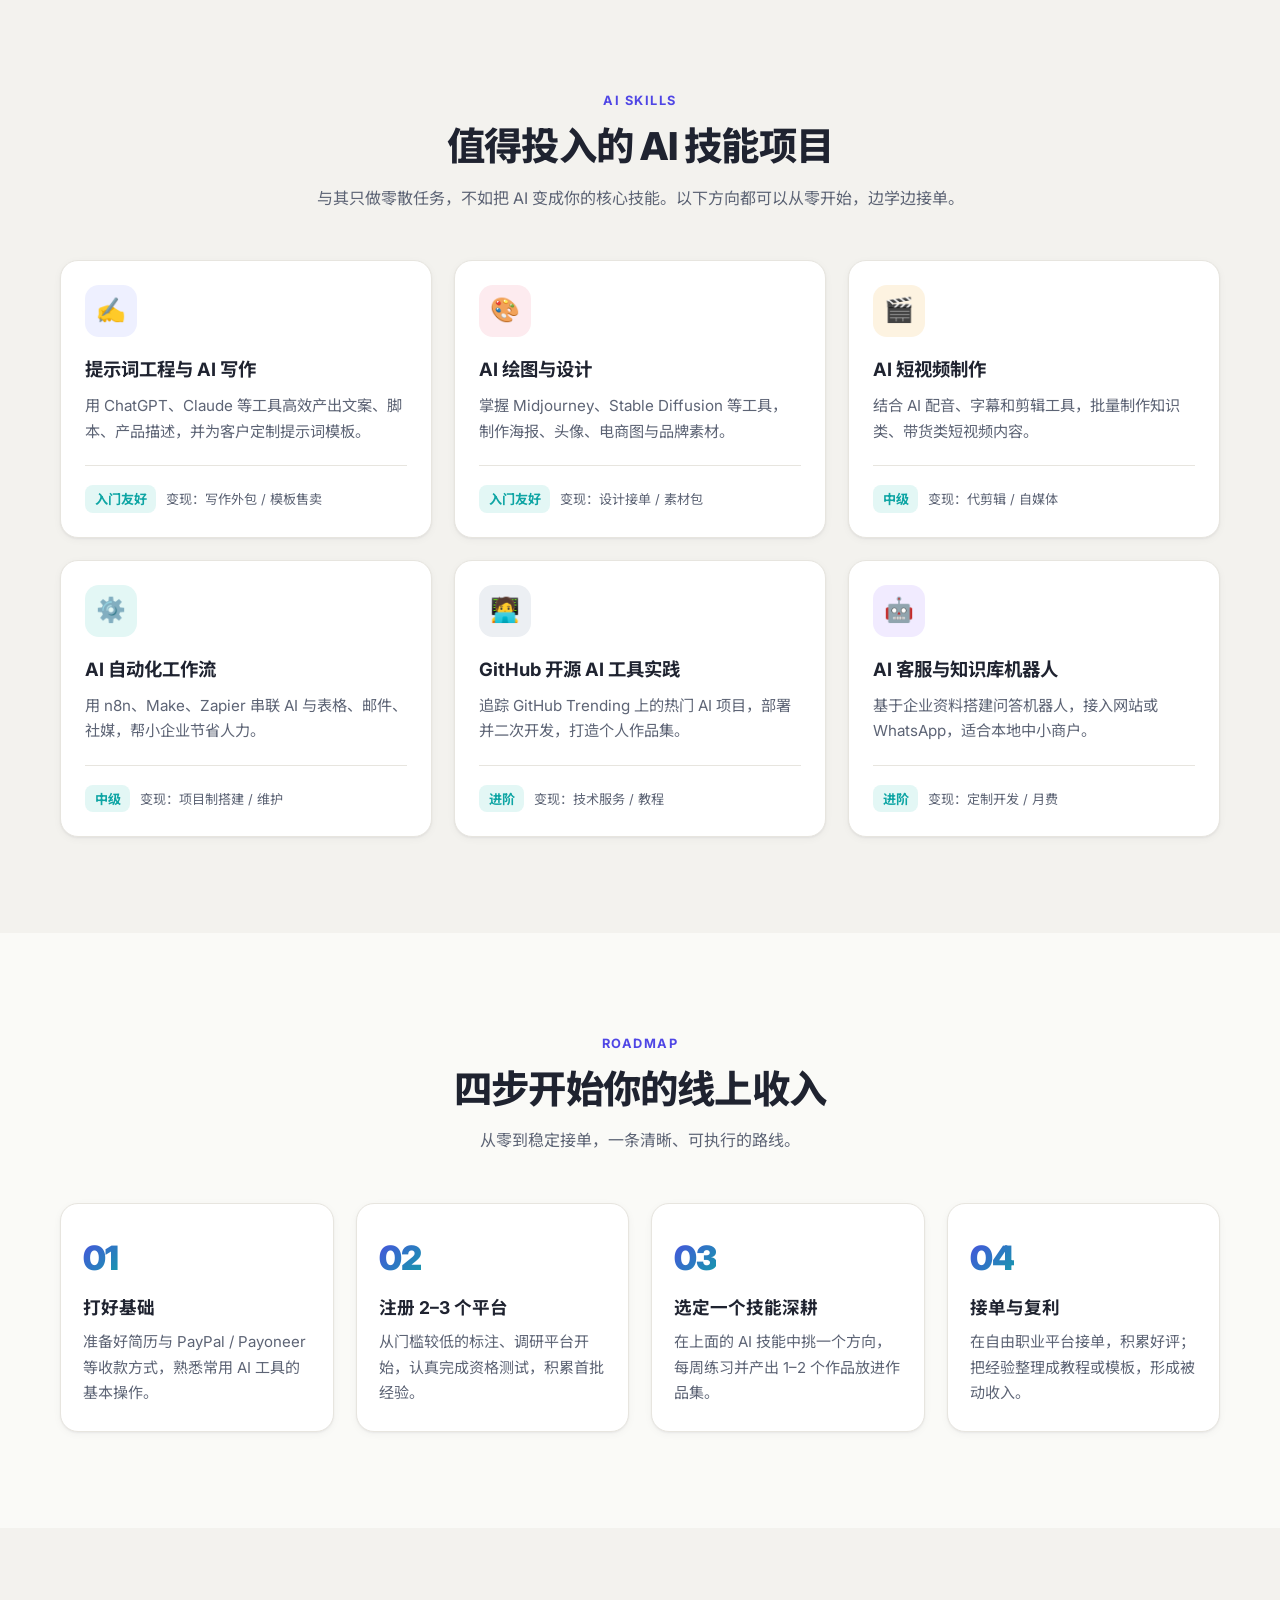
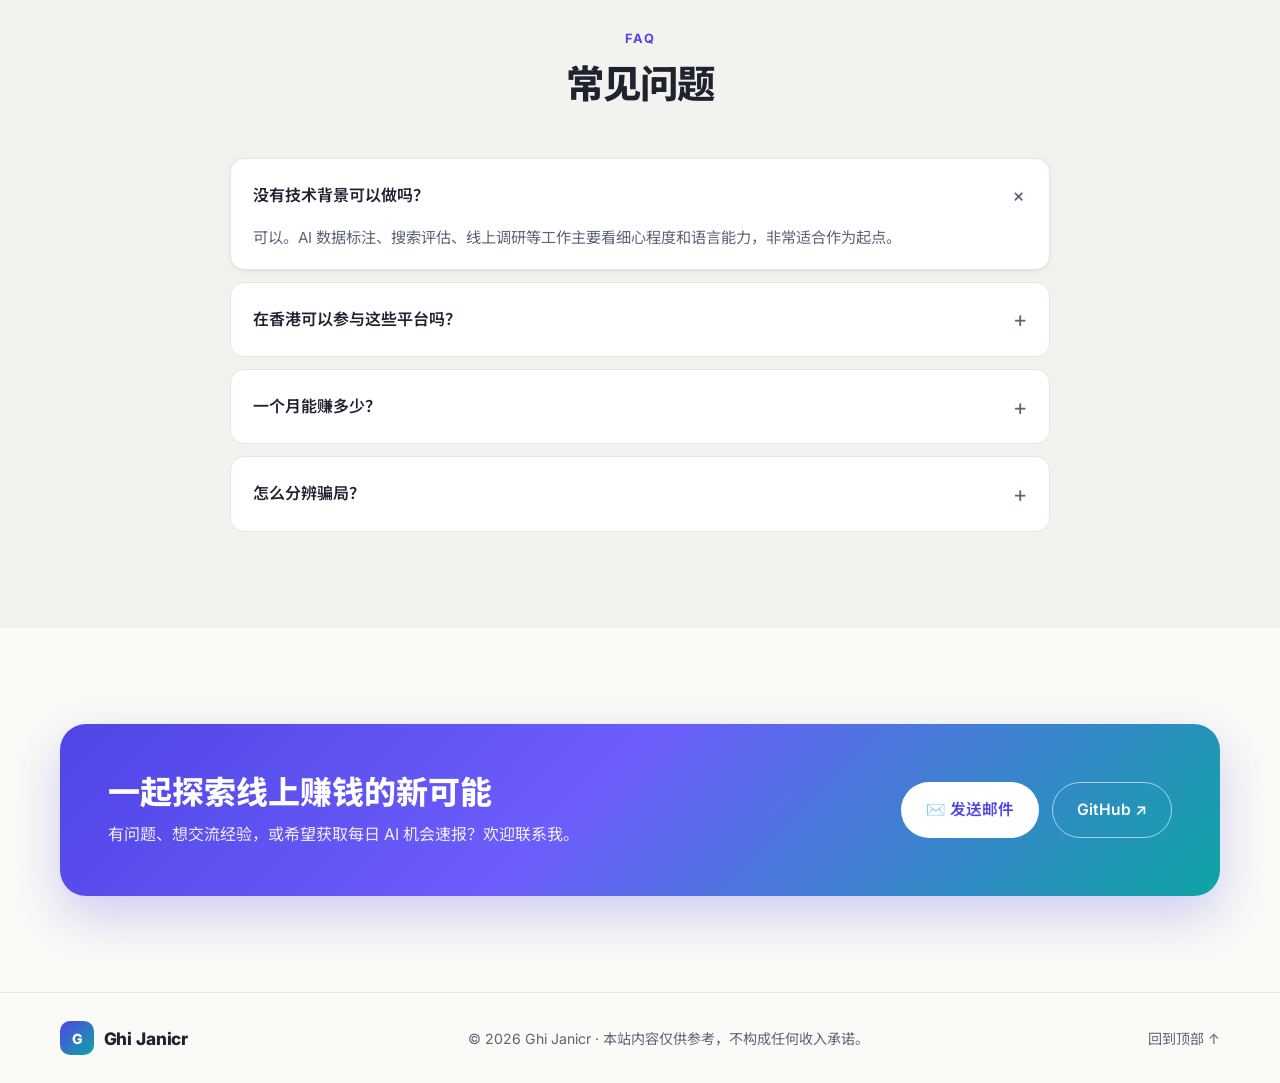
==== commit 736a5ad3: "Add AI news & GitHub trending page driven by site/data/news.json; publish 2026-10-24" ====
--- a/site/index.html
+++ b/site/index.html
@@ -25,9 +25,9 @@
       </a>
       <nav class="nav-links" id="navLinks">
         <a href="/daily">每日机会</a>
+        <a href="/news">AI 资讯</a>
         <a href="#jobs">线上工作</a>
         <a href="#skills">AI 技能项目</a>
-        <a href="#roadmap">入门路线</a>
         <a href="#faq">常见问题</a>
         <a href="#contact" class="btn btn-sm btn-primary">联系我</a>
       </nav>
@@ -87,6 +87,30 @@
           <a href="/daily" class="btn btn-ghost" id="dailyCount">查看全部 →</a>
         </div>
         <div class="grid opp-grid three" id="dailyPreview"></div>
+      </div>
+    </section>
+
+    <!-- AI 资讯预览 -->
+    <section class="section section-alt news-preview" id="news">
+      <div class="container">
+        <div class="daily-preview-head reveal">
+          <div>
+            <span class="eyebrow">AI News · 每天下午更新</span>
+            <h2>AI 资讯与 GitHub 热门 <small id="newsDate"></small></h2>
+            <p id="newsSummary"></p>
+          </div>
+          <a href="/news" class="btn btn-ghost">查看完整资讯 →</a>
+        </div>
+        <div class="np-grid">
+          <div class="card np-panel">
+            <h3>🧠 AI 软件动态</h3>
+            <ul class="np-list" id="newsPreviewSoftware"></ul>
+          </div>
+          <div class="card np-panel">
+            <h3>⭐ GitHub 今日热门 <span class="np-hint">今日新增 Star</span></h3>
+            <ul class="np-list np-repos" id="newsPreviewGithub"></ul>
+          </div>
+        </div>
       </div>
     </section>
 
@@ -340,5 +364,6 @@
 
   <script src="/script.js"></script>
   <script src="/daily.js"></script>
+  <script src="/news.js"></script>
 </body>
 </html>
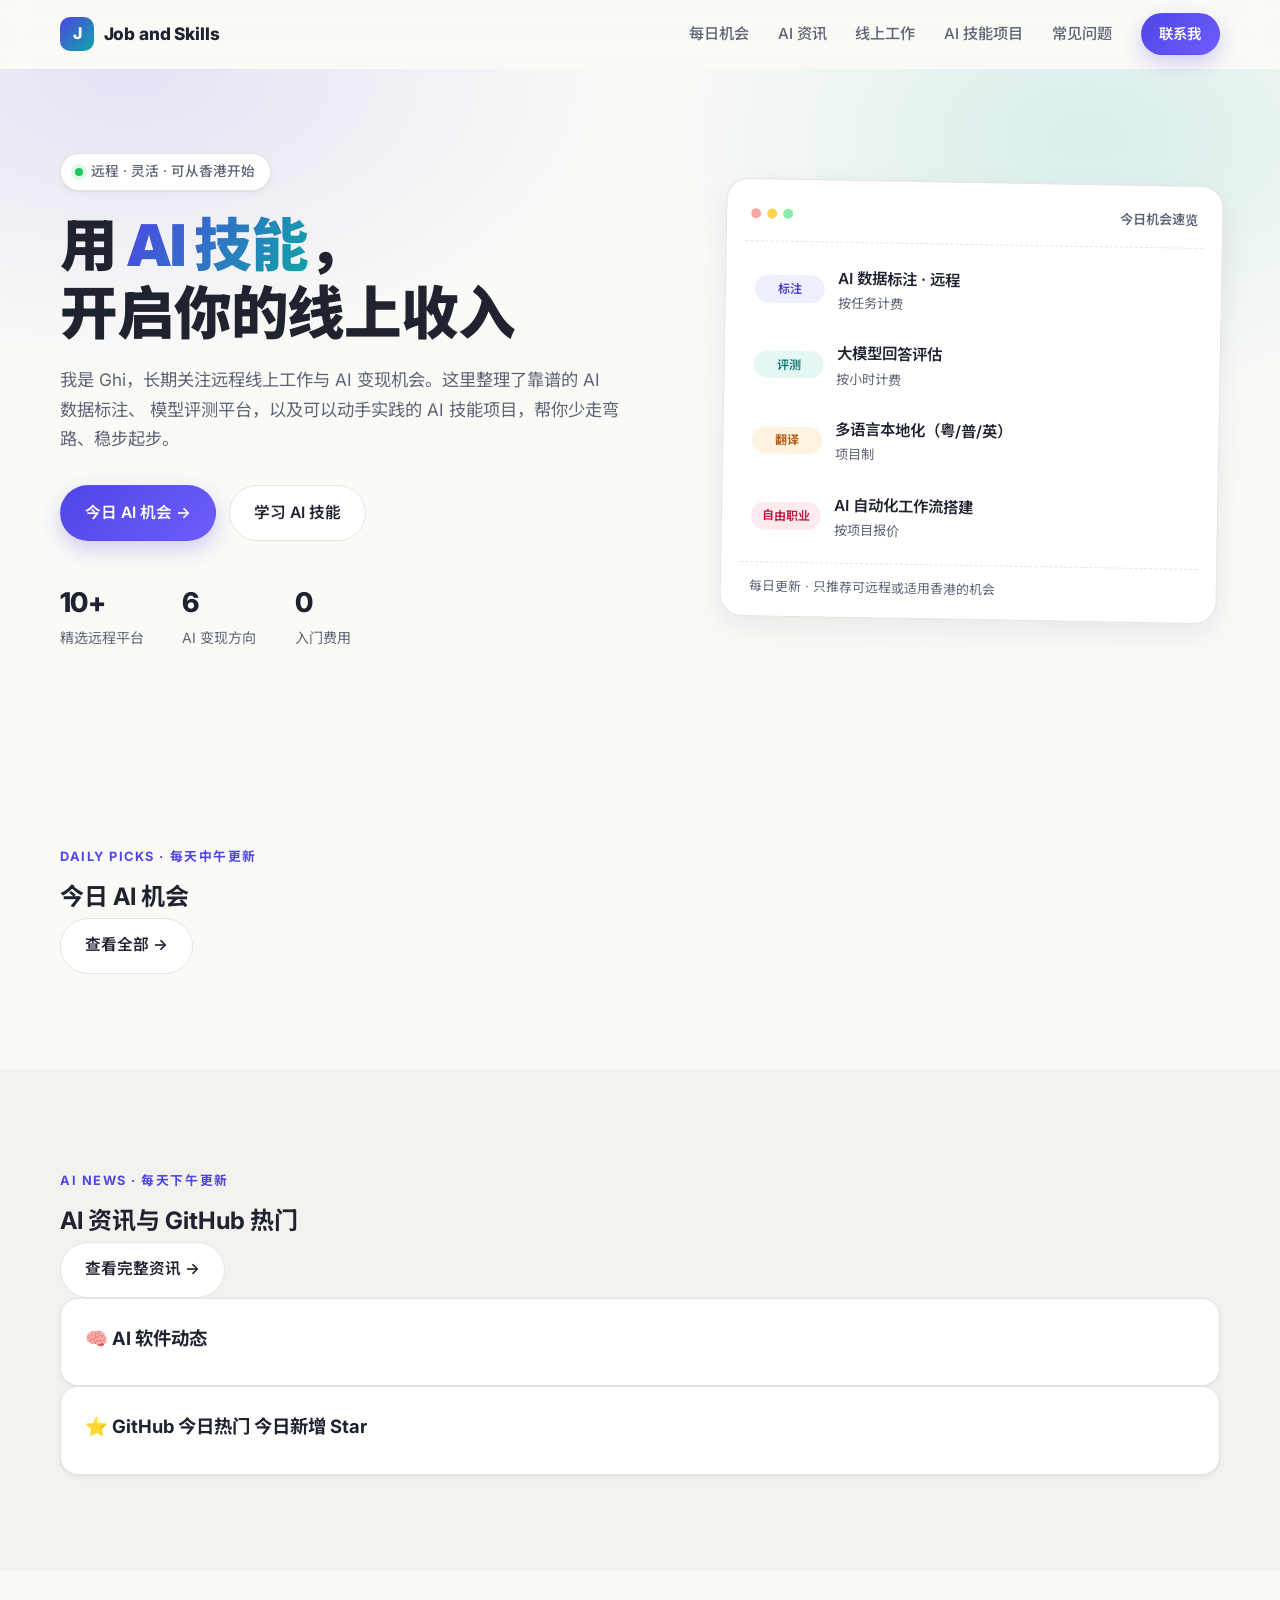
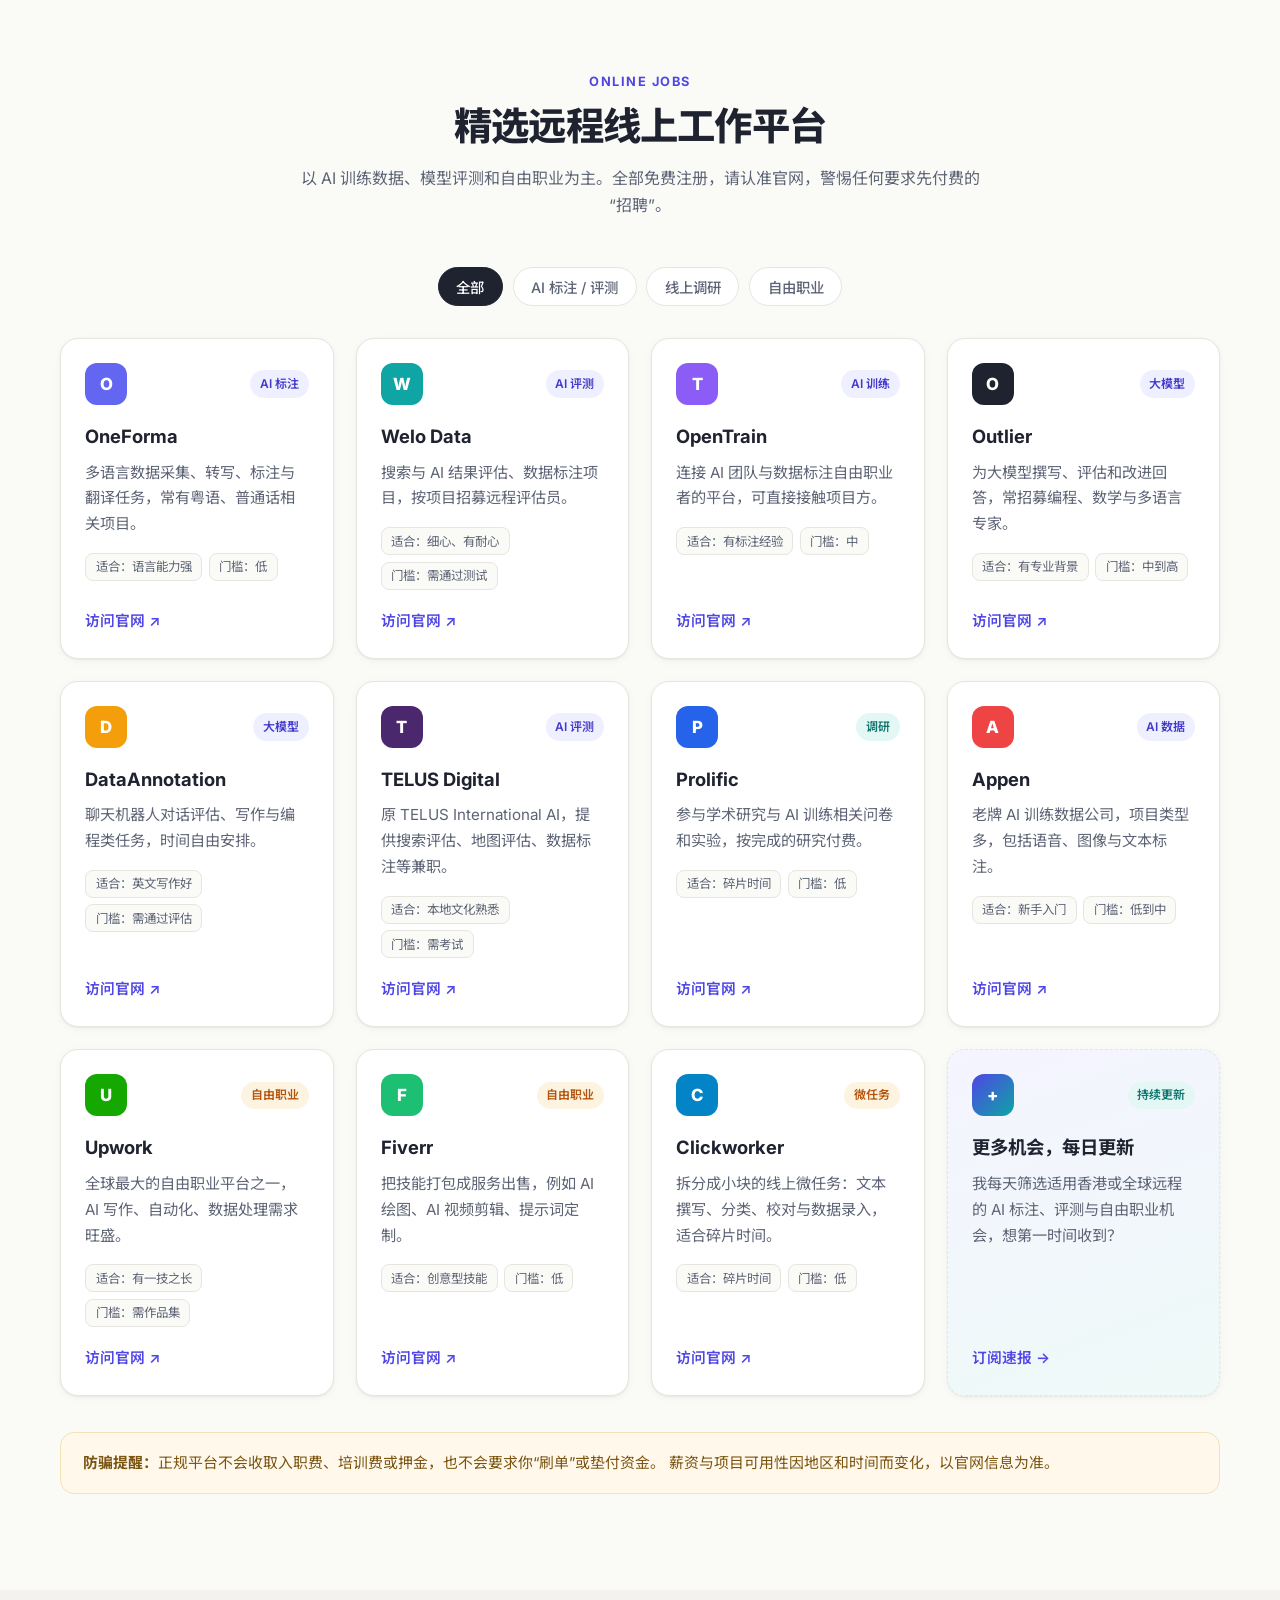
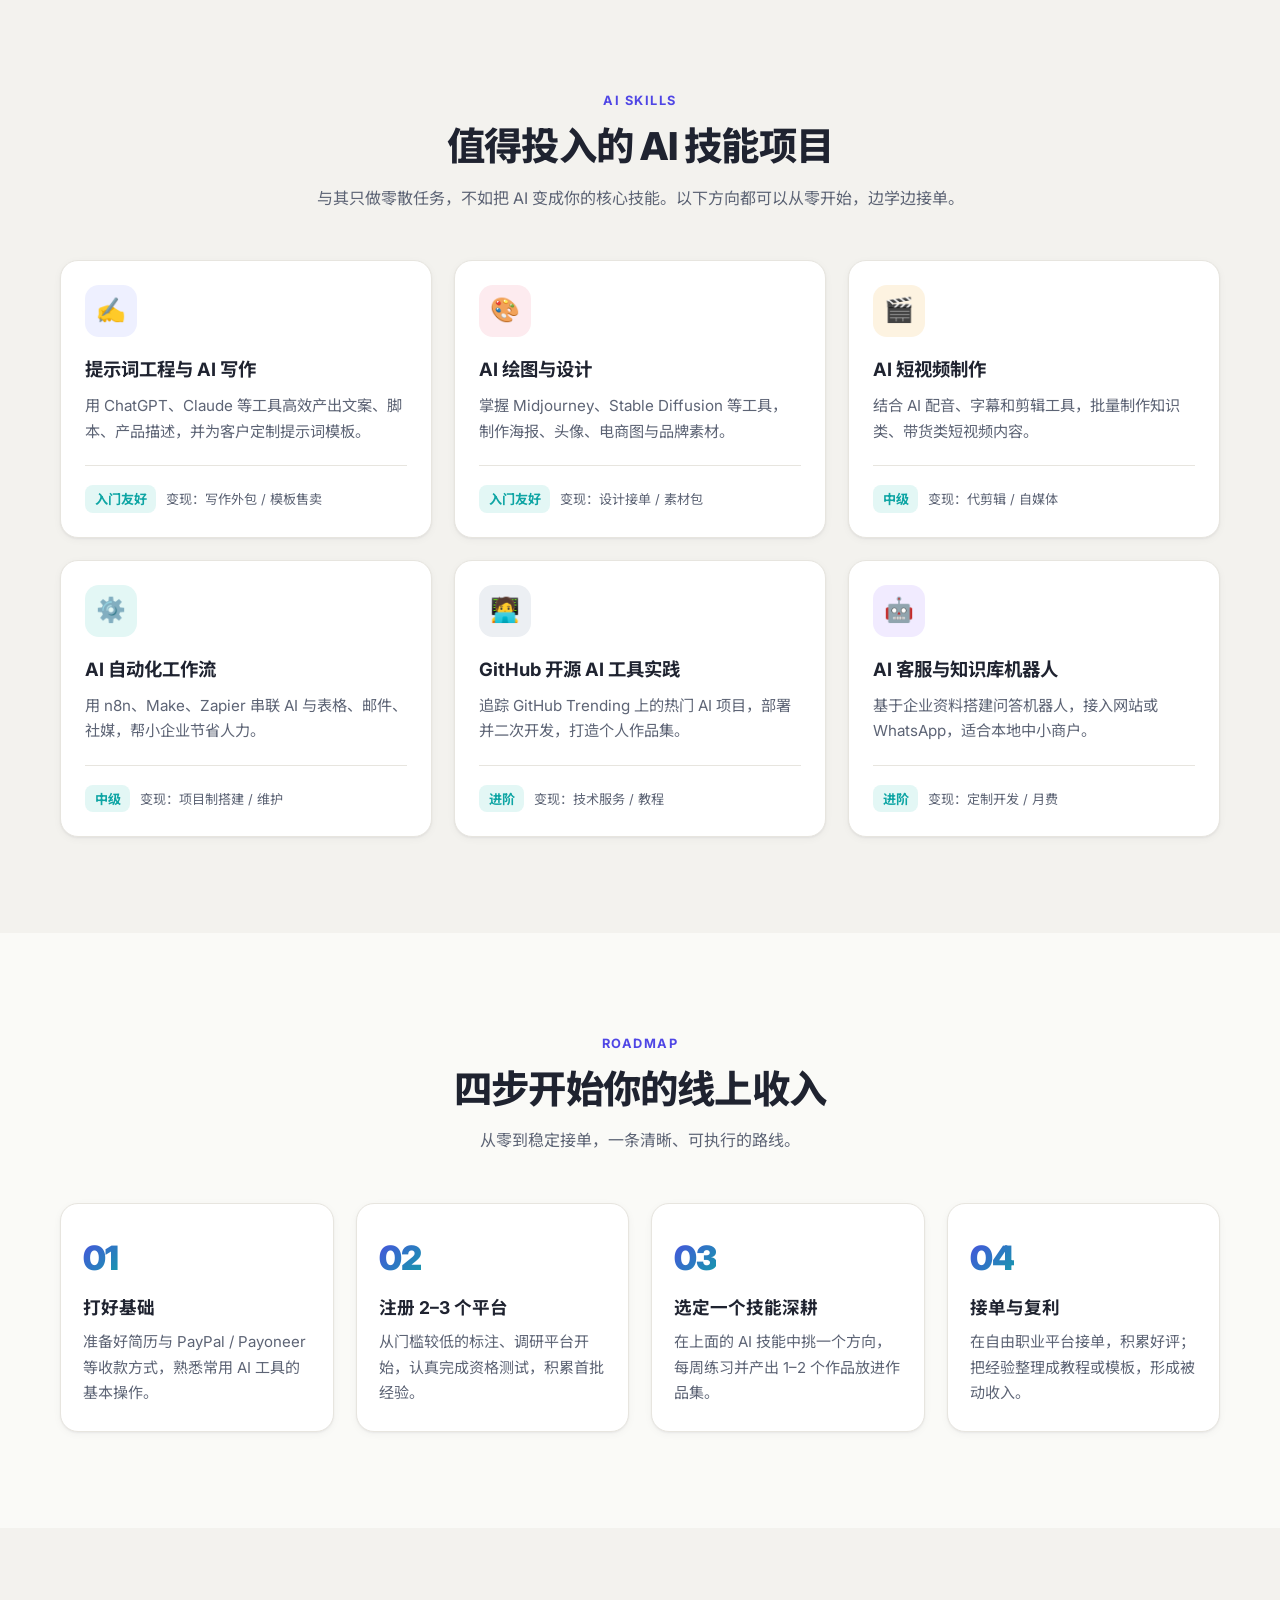
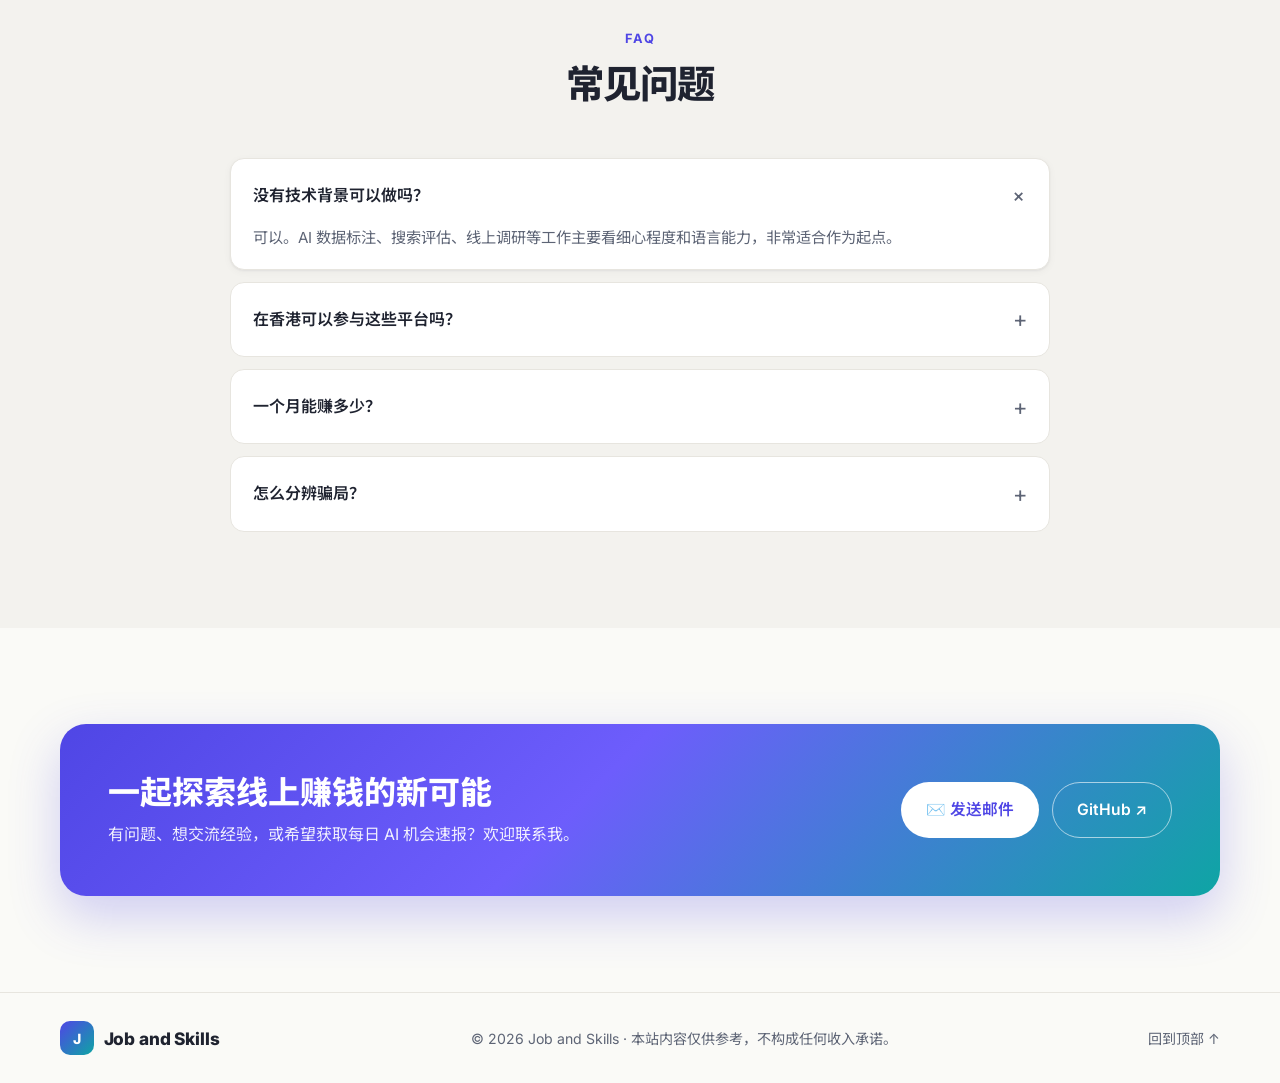
==== commit 3197b6dc: "Rename site to Job and Skills" ====
--- a/site/index.html
+++ b/site/index.html
@@ -3,11 +3,26 @@
 <head>
   <meta charset="UTF-8" />
   <meta name="viewport" content="width=device-width, initial-scale=1.0" />
-  <title>Ghi Janicr · 线上工作与 AI 技能</title>
-  <meta name="description" content="Ghi Janicr 的个人主页：分享远程线上工作机会、AI 数据标注与评测平台、AI 技能变现项目与入门路线。" />
-  <meta property="og:title" content="Ghi Janicr · 线上工作与 AI 技能" />
+  <title>Job and Skills · 线上工作与 AI 技能</title>
+  <meta name="description" content="Job and Skills：分享远程线上工作机会、AI 数据标注与评测平台、AI 技能变现项目与入门路线。" />
+  <meta property="og:title" content="Job and Skills · 线上工作与 AI 技能" />
   <meta property="og:description" content="远程线上工作机会、AI 标注与评测平台、AI 技能变现项目，一站整理。" />
   <meta property="og:type" content="website" />
+  <link rel="canonical" href="https://90yu.kdns.fr/" />
+  <meta property="og:url" content="https://90yu.kdns.fr/" />
+  <meta property="og:site_name" content="Job and Skills" />
+  <meta property="og:locale" content="zh_CN" />
+  <script type="application/ld+json">
+  {
+    "@context": "https://schema.org",
+    "@type": "WebSite",
+    "name": "Job and Skills", "alternateName": "Job and Skills · 线上工作与 AI 技能",
+    "url": "https://90yu.kdns.fr/",
+    "inLanguage": "zh-Hans",
+    "description": "远程线上工作机会、AI 数据标注与评测平台、AI 技能变现项目，以及每日更新的 AI 机会和 AI 资讯。",
+    "author": { "@type": "Person", "name": "Ghi Janicr", "url": "https://90yu.kdns.fr/", "sameAs": ["https://github.com/janicetsy"] }
+  }
+  </script>
   <meta name="theme-color" content="#4f46e5" />
   <link rel="icon" href="/favicon.svg" type="image/svg+xml" />
   <link rel="preconnect" href="https://fonts.googleapis.com" />
@@ -20,8 +35,8 @@
   <header class="nav" id="top">
     <div class="container nav-inner">
       <a href="#top" class="brand">
-        <span class="brand-mark">G</span>
-        <span class="brand-text">Ghi Janicr</span>
+        <span class="brand-mark">J</span>
+        <span class="brand-text">Job and Skills</span>
       </a>
       <nav class="nav-links" id="navLinks">
         <a href="/daily">每日机会</a>
@@ -354,10 +369,10 @@
   <footer class="footer">
     <div class="container footer-inner">
       <div class="brand">
-        <span class="brand-mark">G</span>
-        <span class="brand-text">Ghi Janicr</span>
-      </div>
-      <p>© <span id="year"></span> Ghi Janicr · 本站内容仅供参考，不构成任何收入承诺。</p>
+        <span class="brand-mark">J</span>
+        <span class="brand-text">Job and Skills</span>
+      </div>
+      <p>© <span id="year"></span> Job and Skills · 本站内容仅供参考，不构成任何收入承诺。</p>
       <a href="#top" class="to-top">回到顶部 ↑</a>
     </div>
   </footer>
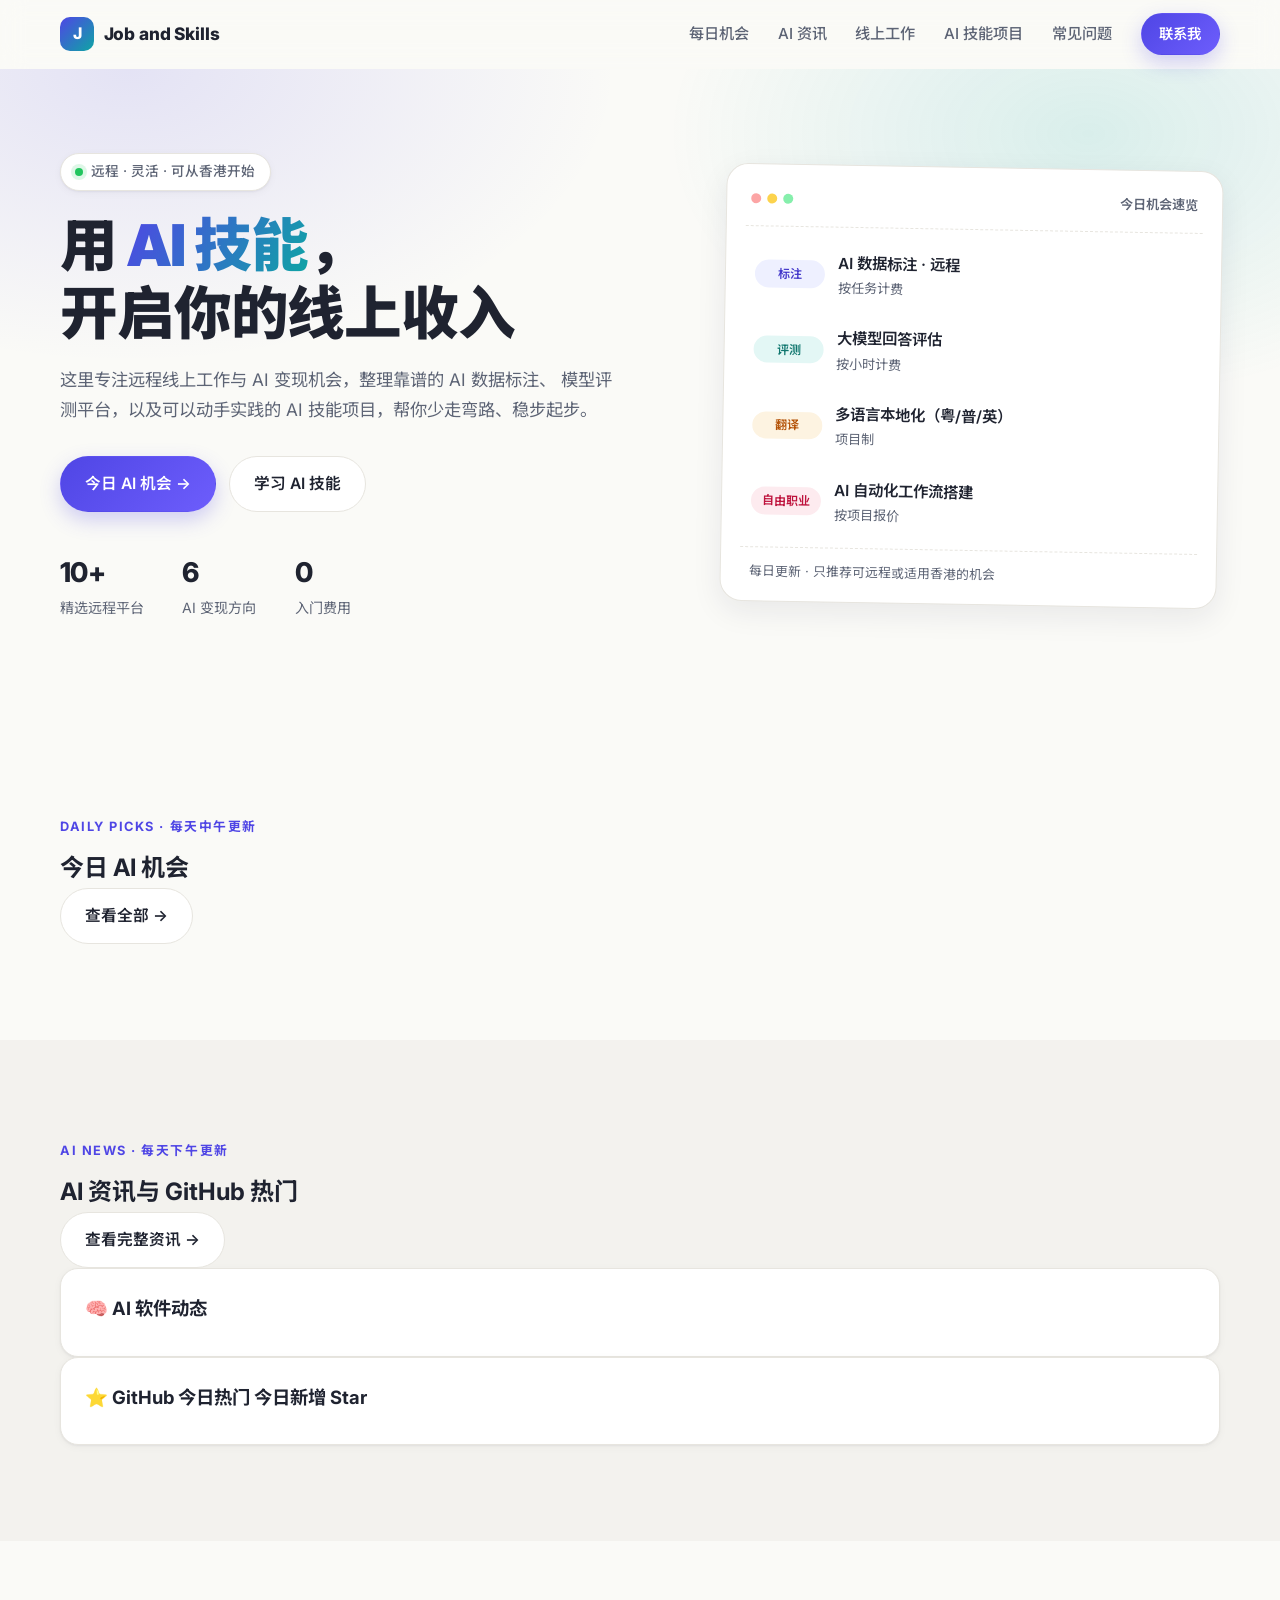
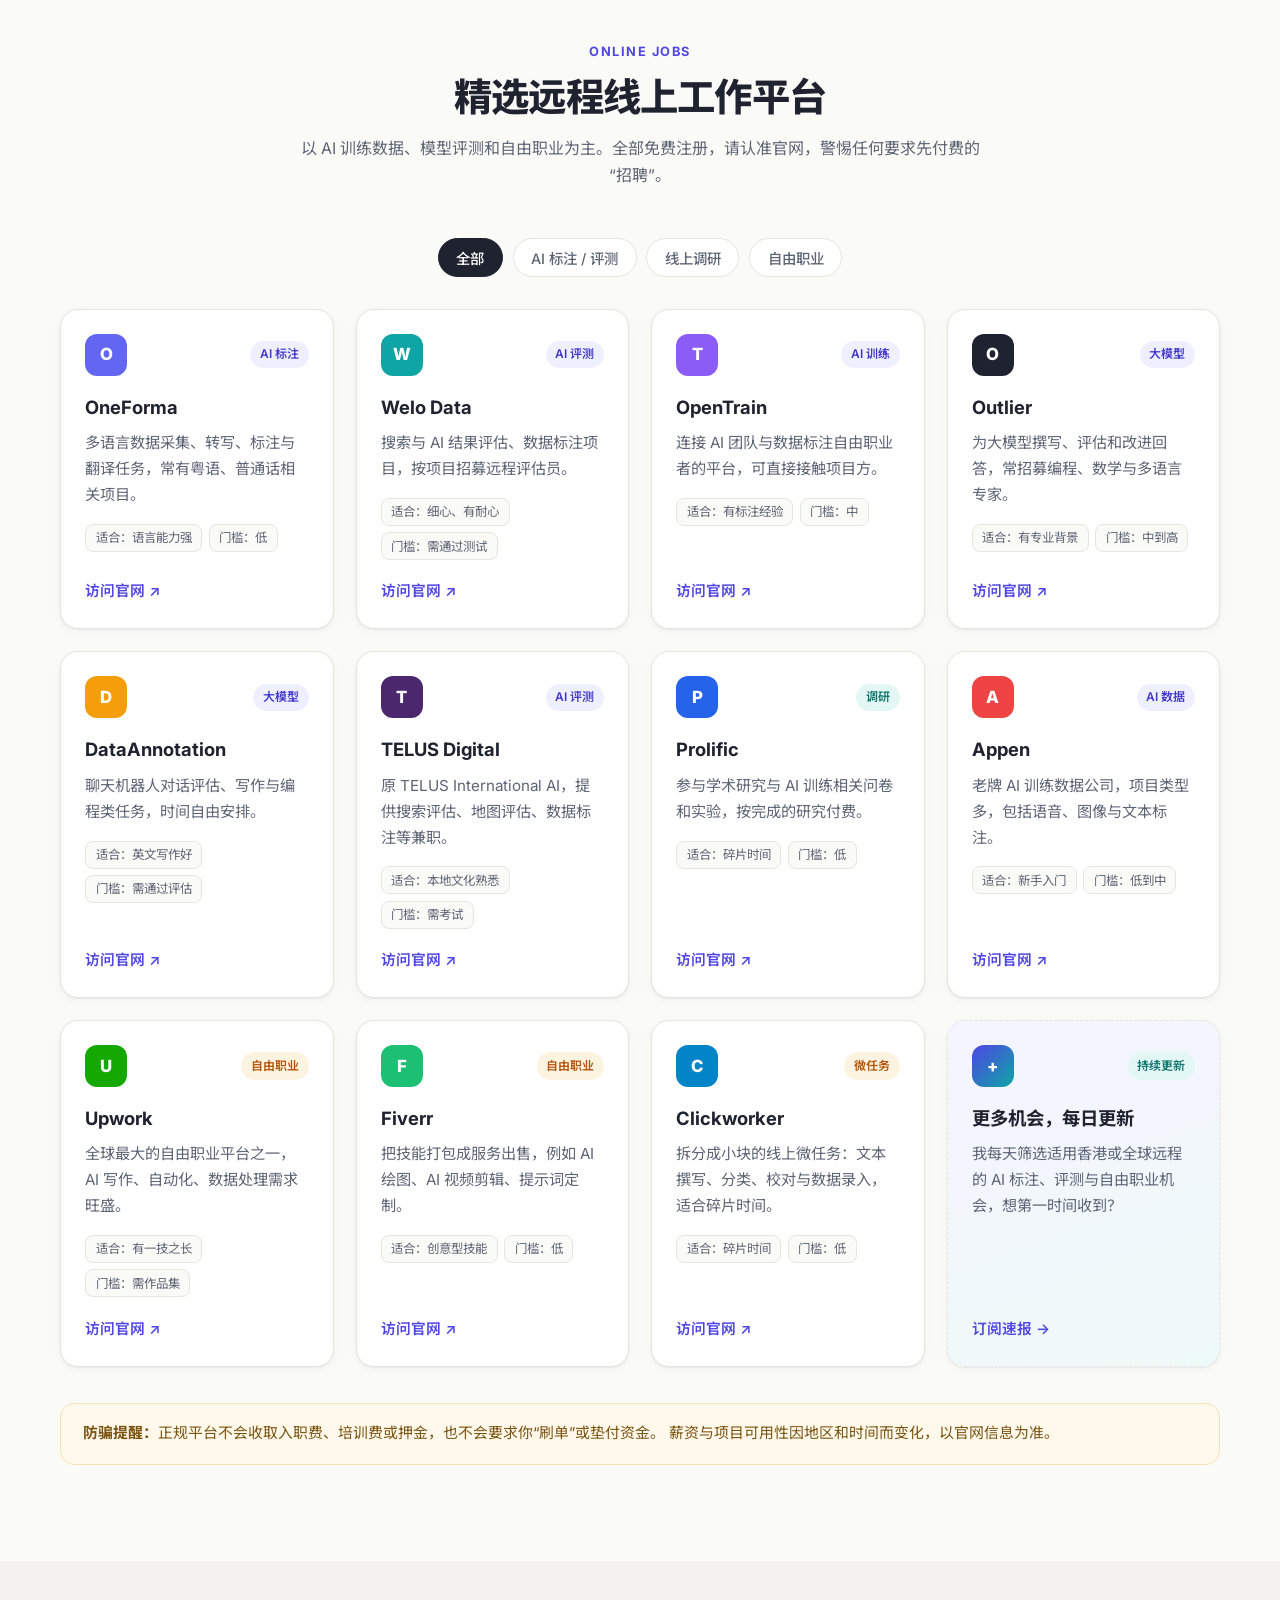
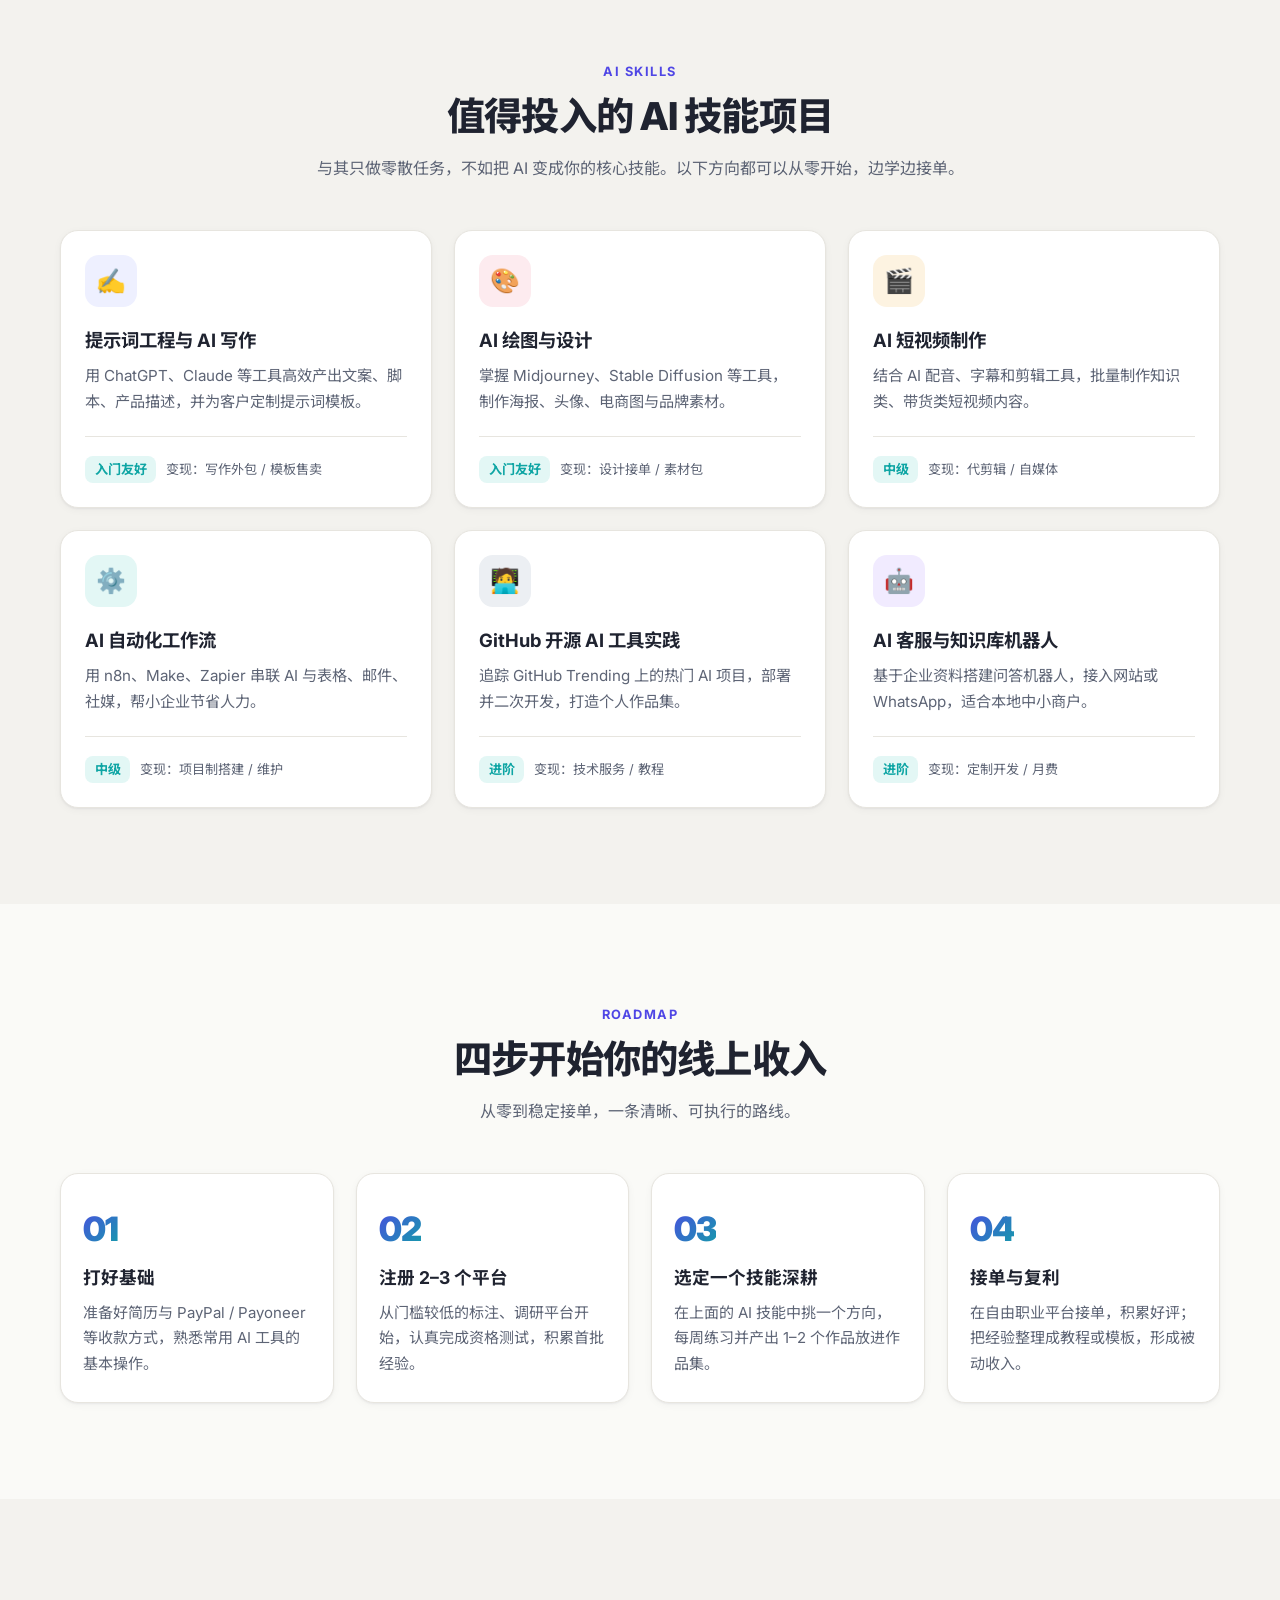
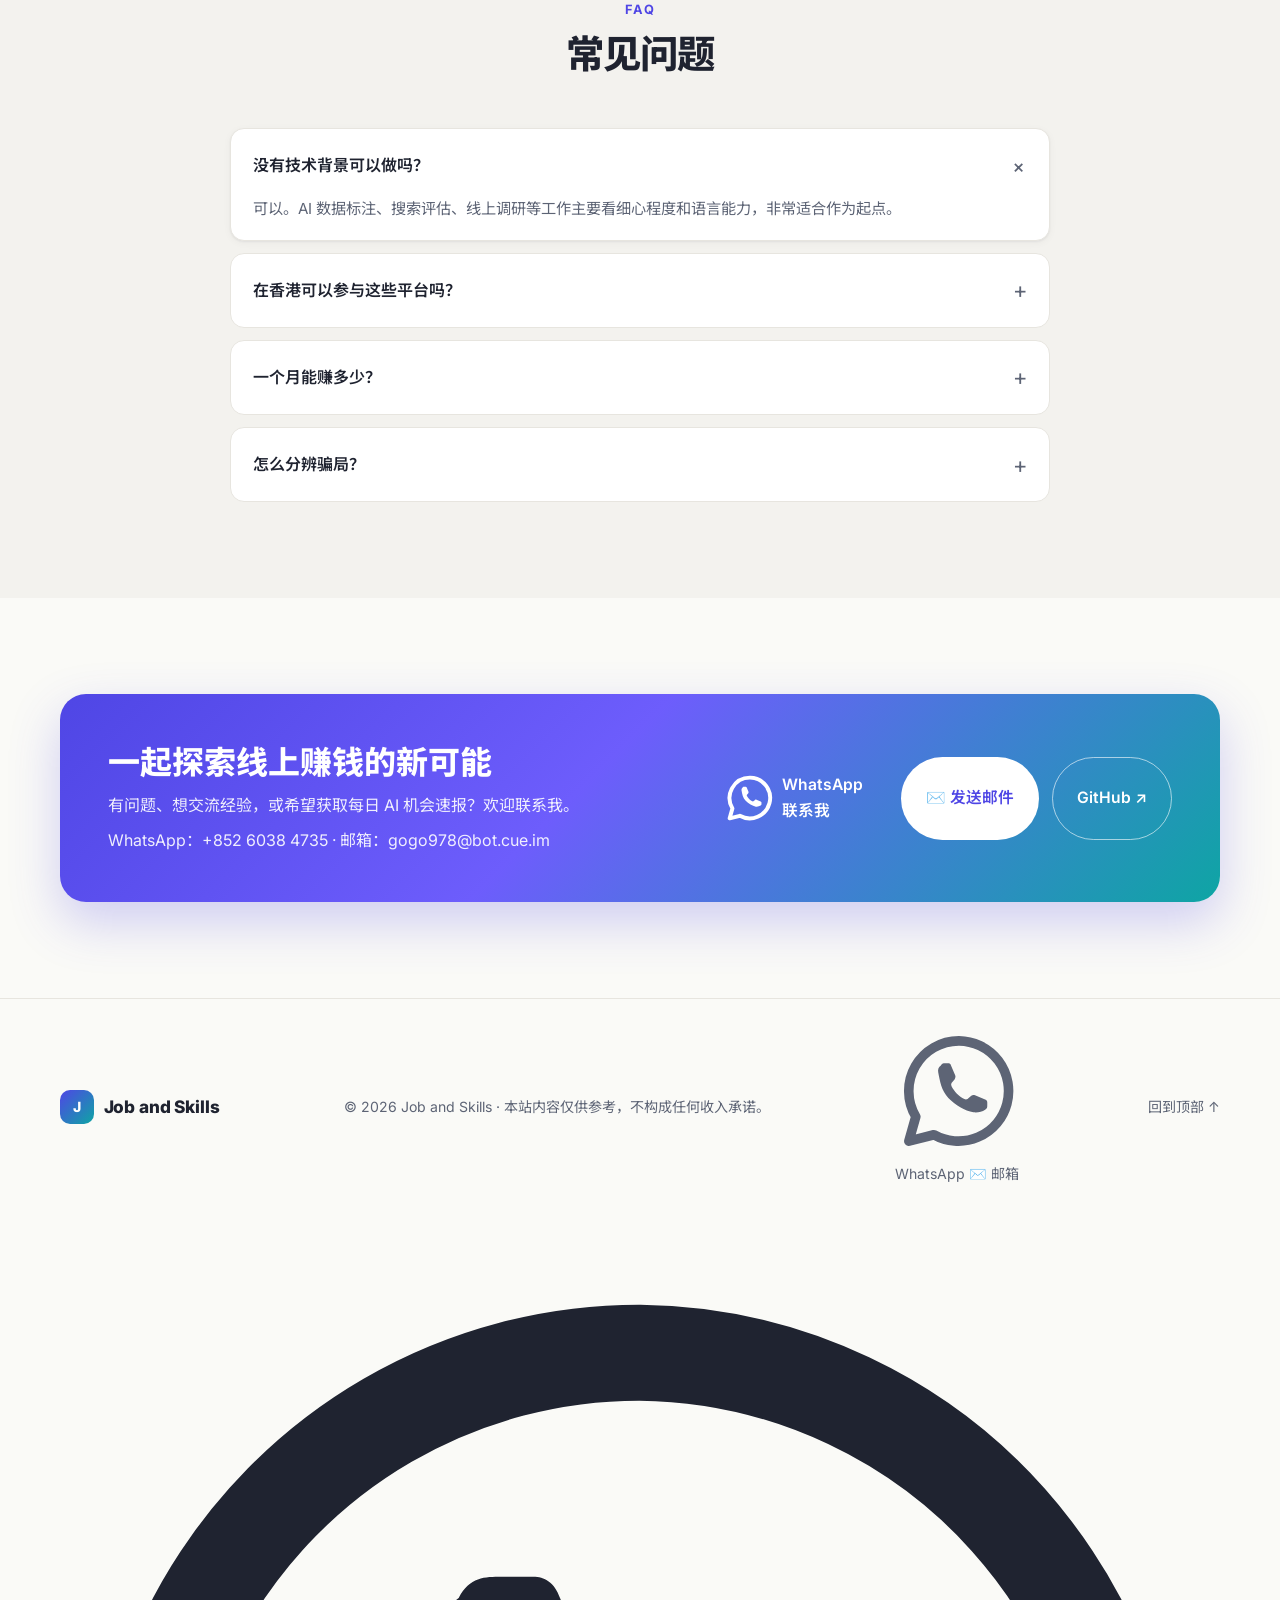
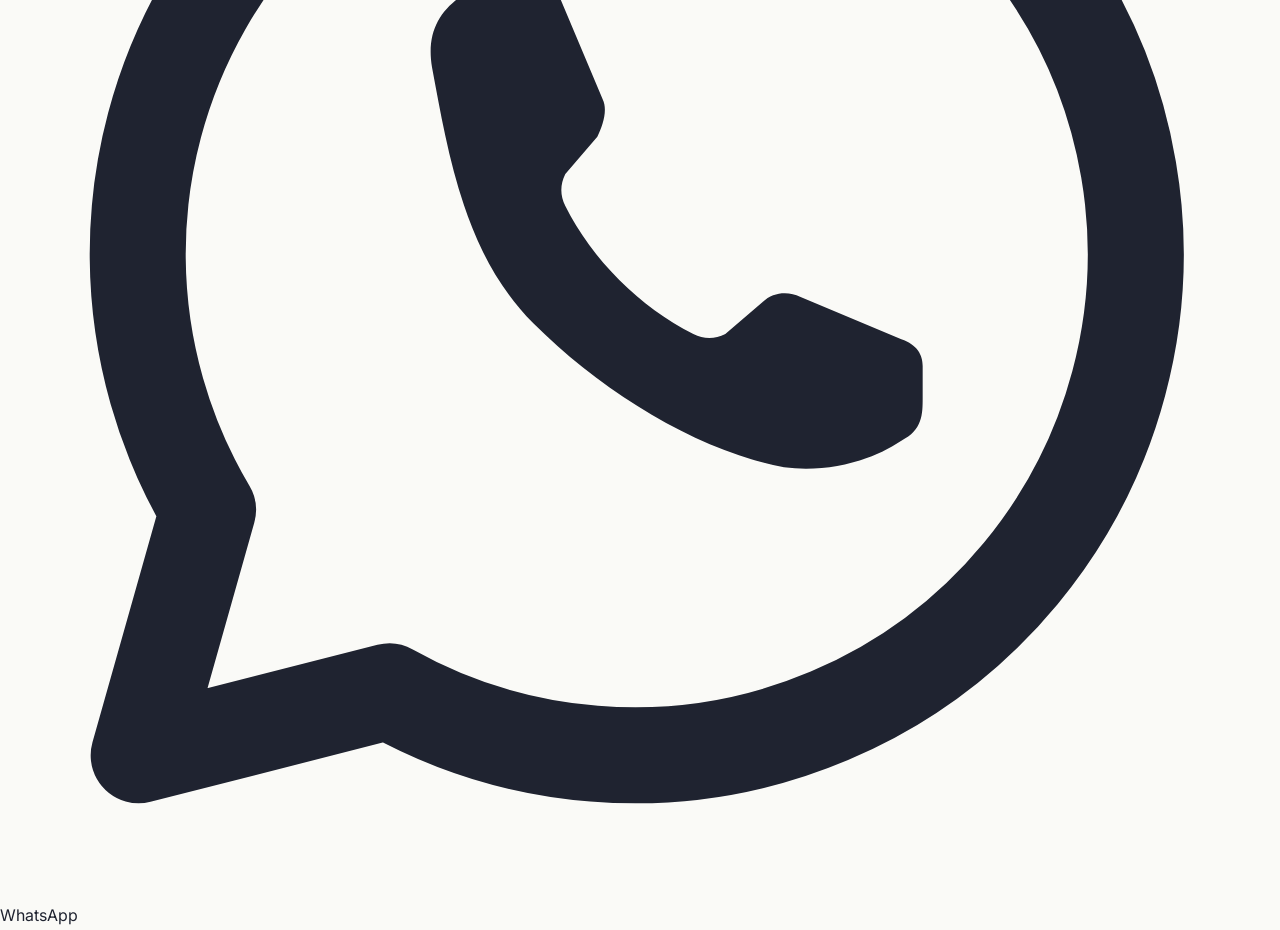
==== commit c7d2bb4d: "Remove personal name, add WhatsApp contact" ====
--- a/site/index.html
+++ b/site/index.html
@@ -20,15 +20,15 @@
     "url": "https://90yu.kdns.fr/",
     "inLanguage": "zh-Hans",
     "description": "远程线上工作机会、AI 数据标注与评测平台、AI 技能变现项目，以及每日更新的 AI 机会和 AI 资讯。",
-    "author": { "@type": "Person", "name": "Ghi Janicr", "url": "https://90yu.kdns.fr/", "sameAs": ["https://github.com/janicetsy"] }
+    "publisher": { "@type": "Organization", "name": "Job and Skills", "url": "https://90yu.kdns.fr/" }
   }
   </script>
-  <meta name="theme-color" content="#4f46e5" />
+  <meta name="theme-color" content="#070b1a" />
   <link rel="icon" href="/favicon.svg" type="image/svg+xml" />
   <link rel="preconnect" href="https://fonts.googleapis.com" />
   <link rel="preconnect" href="https://fonts.gstatic.com" crossorigin />
   <link href="https://fonts.googleapis.com/css2?family=Inter:wght@400;500;600;700;800&family=Noto+Sans+SC:wght@400;500;700;900&display=swap" rel="stylesheet" />
-  <link rel="stylesheet" href="/style.css" />
+  <link rel="stylesheet" href="/style.css?v=20261025d" />
 </head>
 <body>
   <!-- 导航 -->
@@ -61,7 +61,7 @@
           <span class="pill"><span class="dot"></span> 远程 · 灵活 · 可从香港开始</span>
           <h1>用 <span class="grad">AI 技能</span>，<br />开启你的线上收入</h1>
           <p class="lead">
-            我是 Ghi，长期关注远程线上工作与 AI 变现机会。这里整理了靠谱的 AI 数据标注、
+            这里专注远程线上工作与 AI 变现机会，整理靠谱的 AI 数据标注、
             模型评测平台，以及可以动手实践的 AI 技能项目，帮你少走弯路、稳步起步。
           </p>
           <div class="hero-cta">
@@ -356,8 +356,10 @@
           <div>
             <h2>一起探索线上赚钱的新可能</h2>
             <p>有问题、想交流经验，或希望获取每日 AI 机会速报？欢迎联系我。</p>
+            <p class="cta-contact">WhatsApp：+852 6038 4735 · 邮箱：gogo978@bot.cue.im</p>
           </div>
           <div class="cta-actions">
+            <a href="https://wa.me/85260384735" target="_blank" rel="noopener" class="btn btn-wa" id="waBtn"><svg class="wa-ic" viewBox="0 0 24 24" aria-hidden="true"><path d="M12 2.6a9.4 9.4 0 0 0-8.1 14.2L2.6 21.4l4.7-1.2A9.4 9.4 0 1 0 12 2.6z" fill="none" stroke="currentColor" stroke-width="1.8" stroke-linejoin="round"/><path d="M8.6 7.2c.2-.4.5-.4.8-.4h.6c.2 0 .4.1.5.4l.8 1.9c.1.2 0 .5-.1.7l-.6.7c-.1.2-.1.4 0 .6.5 1 1.4 1.9 2.4 2.4.2.1.4.1.6 0l.7-.6c.2-.2.5-.2.7-.1l1.9.8c.3.1.4.3.4.5v.6c0 .3 0 .6-.4.8-.6.4-1.4.6-2.2.5-1.6-.3-3.4-1.4-4.7-2.7S8.4 10.1 8.1 8.5c-.1-.6.1-1 .5-1.3z" fill="currentColor"/></svg> WhatsApp 联系我</a>
             <a href="mailto:gogo978@bot.cue.im" class="btn btn-light" id="emailBtn">✉️ 发送邮件</a>
             <a href="https://github.com/janicetsy" target="_blank" rel="noopener" class="btn btn-outline-light" id="githubBtn">GitHub ↗</a>
           </div>
@@ -373,6 +375,10 @@
         <span class="brand-text">Job and Skills</span>
       </div>
       <p>© <span id="year"></span> Job and Skills · 本站内容仅供参考，不构成任何收入承诺。</p>
+      <div class="footer-links">
+        <a href="https://wa.me/85260384735" target="_blank" rel="noopener"><svg class="wa-ic" viewBox="0 0 24 24" aria-hidden="true"><path d="M12 2.6a9.4 9.4 0 0 0-8.1 14.2L2.6 21.4l4.7-1.2A9.4 9.4 0 1 0 12 2.6z" fill="none" stroke="currentColor" stroke-width="1.8" stroke-linejoin="round"/><path d="M8.6 7.2c.2-.4.5-.4.8-.4h.6c.2 0 .4.1.5.4l.8 1.9c.1.2 0 .5-.1.7l-.6.7c-.1.2-.1.4 0 .6.5 1 1.4 1.9 2.4 2.4.2.1.4.1.6 0l.7-.6c.2-.2.5-.2.7-.1l1.9.8c.3.1.4.3.4.5v.6c0 .3 0 .6-.4.8-.6.4-1.4.6-2.2.5-1.6-.3-3.4-1.4-4.7-2.7S8.4 10.1 8.1 8.5c-.1-.6.1-1 .5-1.3z" fill="currentColor"/></svg> WhatsApp</a>
+        <a href="mailto:gogo978@bot.cue.im">✉️ 邮箱</a>
+      </div>
       <a href="#top" class="to-top">回到顶部 ↑</a>
     </div>
   </footer>
@@ -380,5 +386,6 @@
   <script src="/script.js"></script>
   <script src="/daily.js"></script>
   <script src="/news.js"></script>
+  <a href="https://wa.me/85260384735" class="wa-float" target="_blank" rel="noopener" aria-label="WhatsApp 联系我"><svg class="wa-ic" viewBox="0 0 24 24" aria-hidden="true"><path d="M12 2.6a9.4 9.4 0 0 0-8.1 14.2L2.6 21.4l4.7-1.2A9.4 9.4 0 1 0 12 2.6z" fill="none" stroke="currentColor" stroke-width="1.8" stroke-linejoin="round"/><path d="M8.6 7.2c.2-.4.5-.4.8-.4h.6c.2 0 .4.1.5.4l.8 1.9c.1.2 0 .5-.1.7l-.6.7c-.1.2-.1.4 0 .6.5 1 1.4 1.9 2.4 2.4.2.1.4.1.6 0l.7-.6c.2-.2.5-.2.7-.1l1.9.8c.3.1.4.3.4.5v.6c0 .3 0 .6-.4.8-.6.4-1.4.6-2.2.5-1.6-.3-3.4-1.4-4.7-2.7S8.4 10.1 8.1 8.5c-.1-.6.1-1 .5-1.3z" fill="currentColor"/></svg><span>WhatsApp</span></a>
 </body>
 </html>
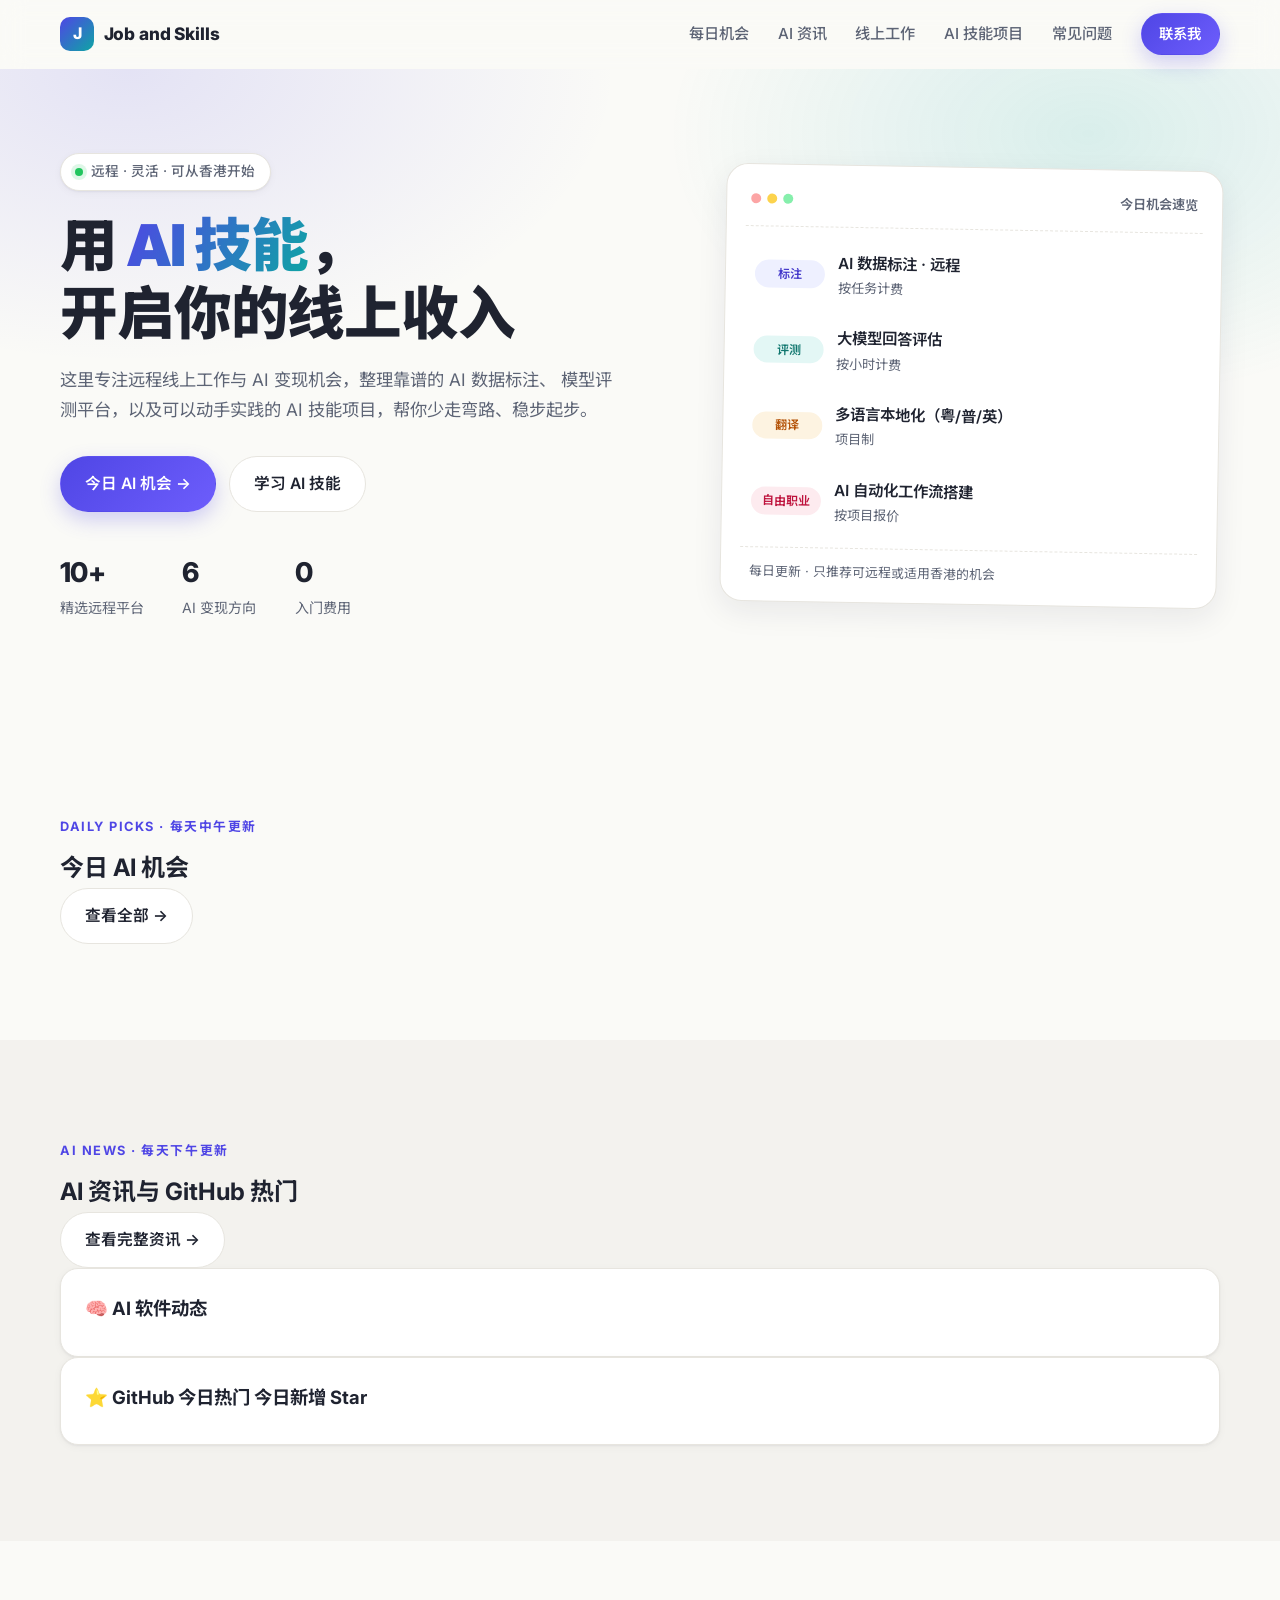
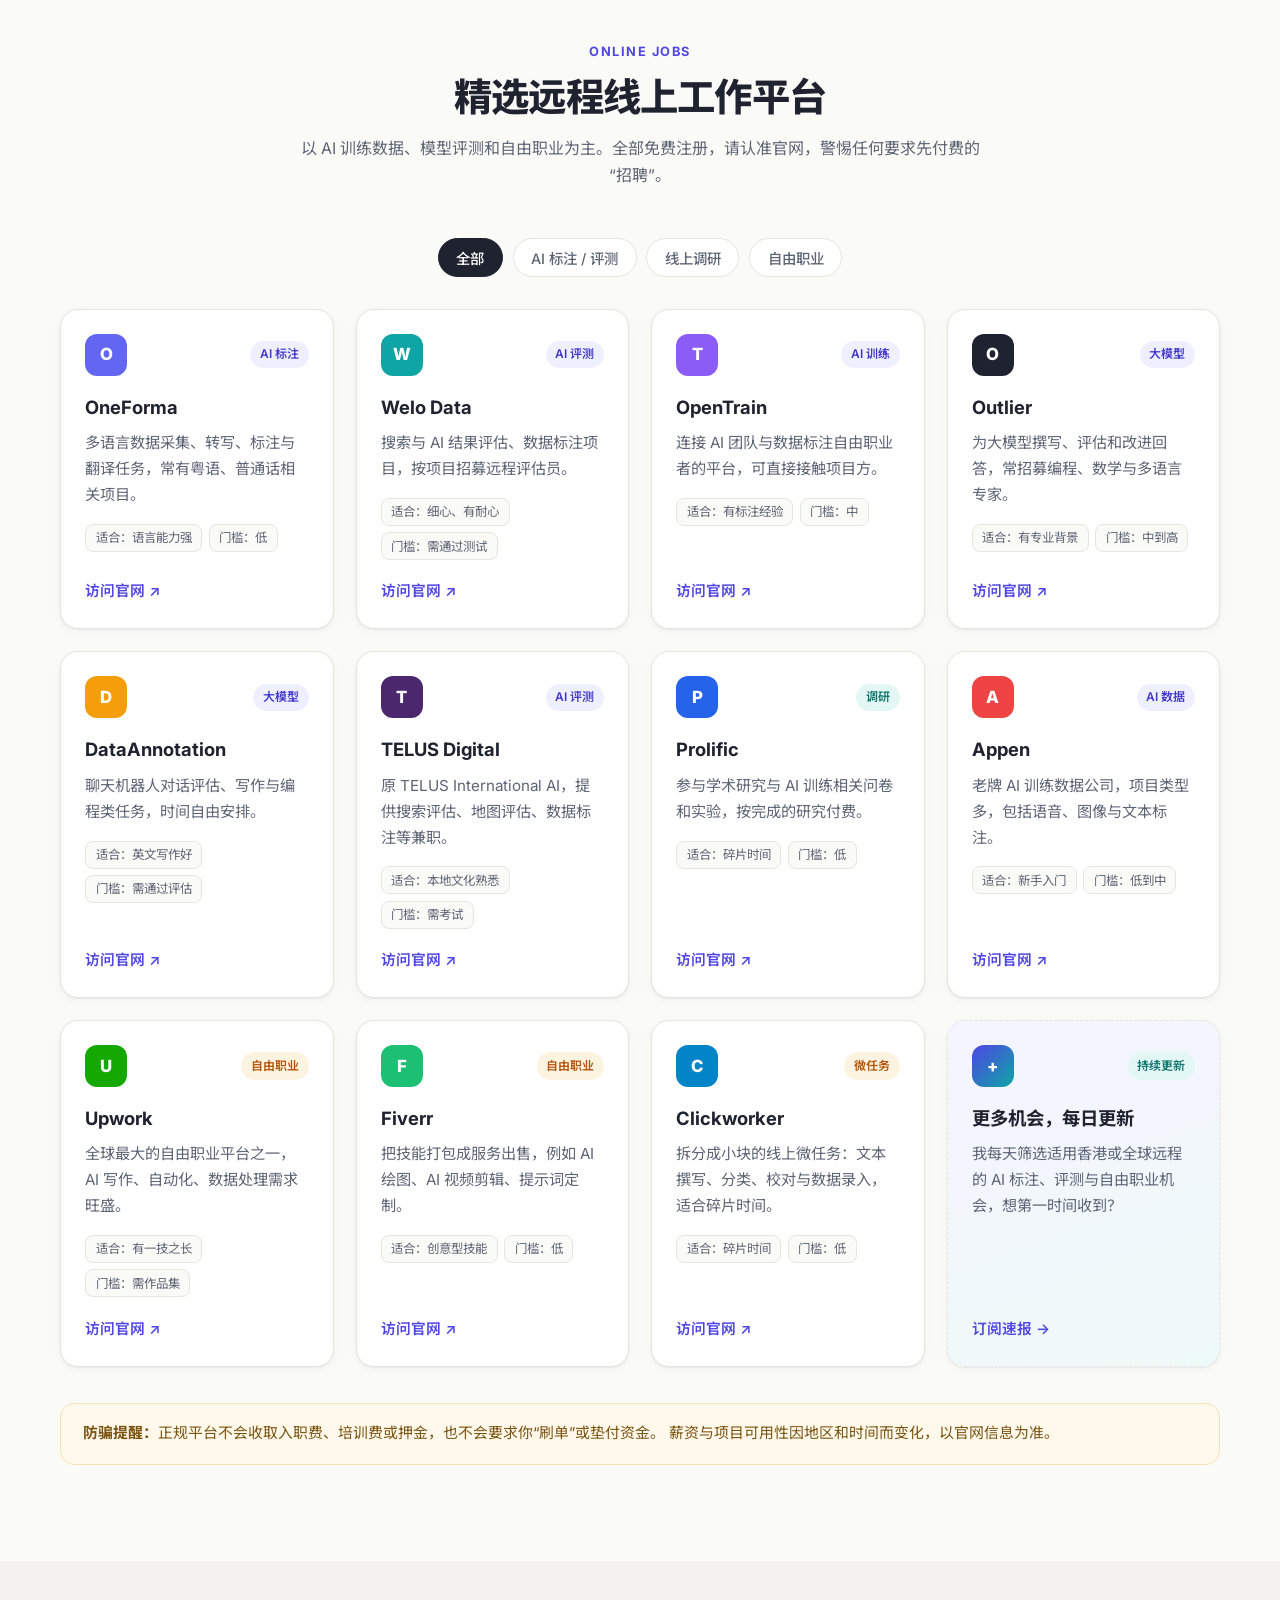
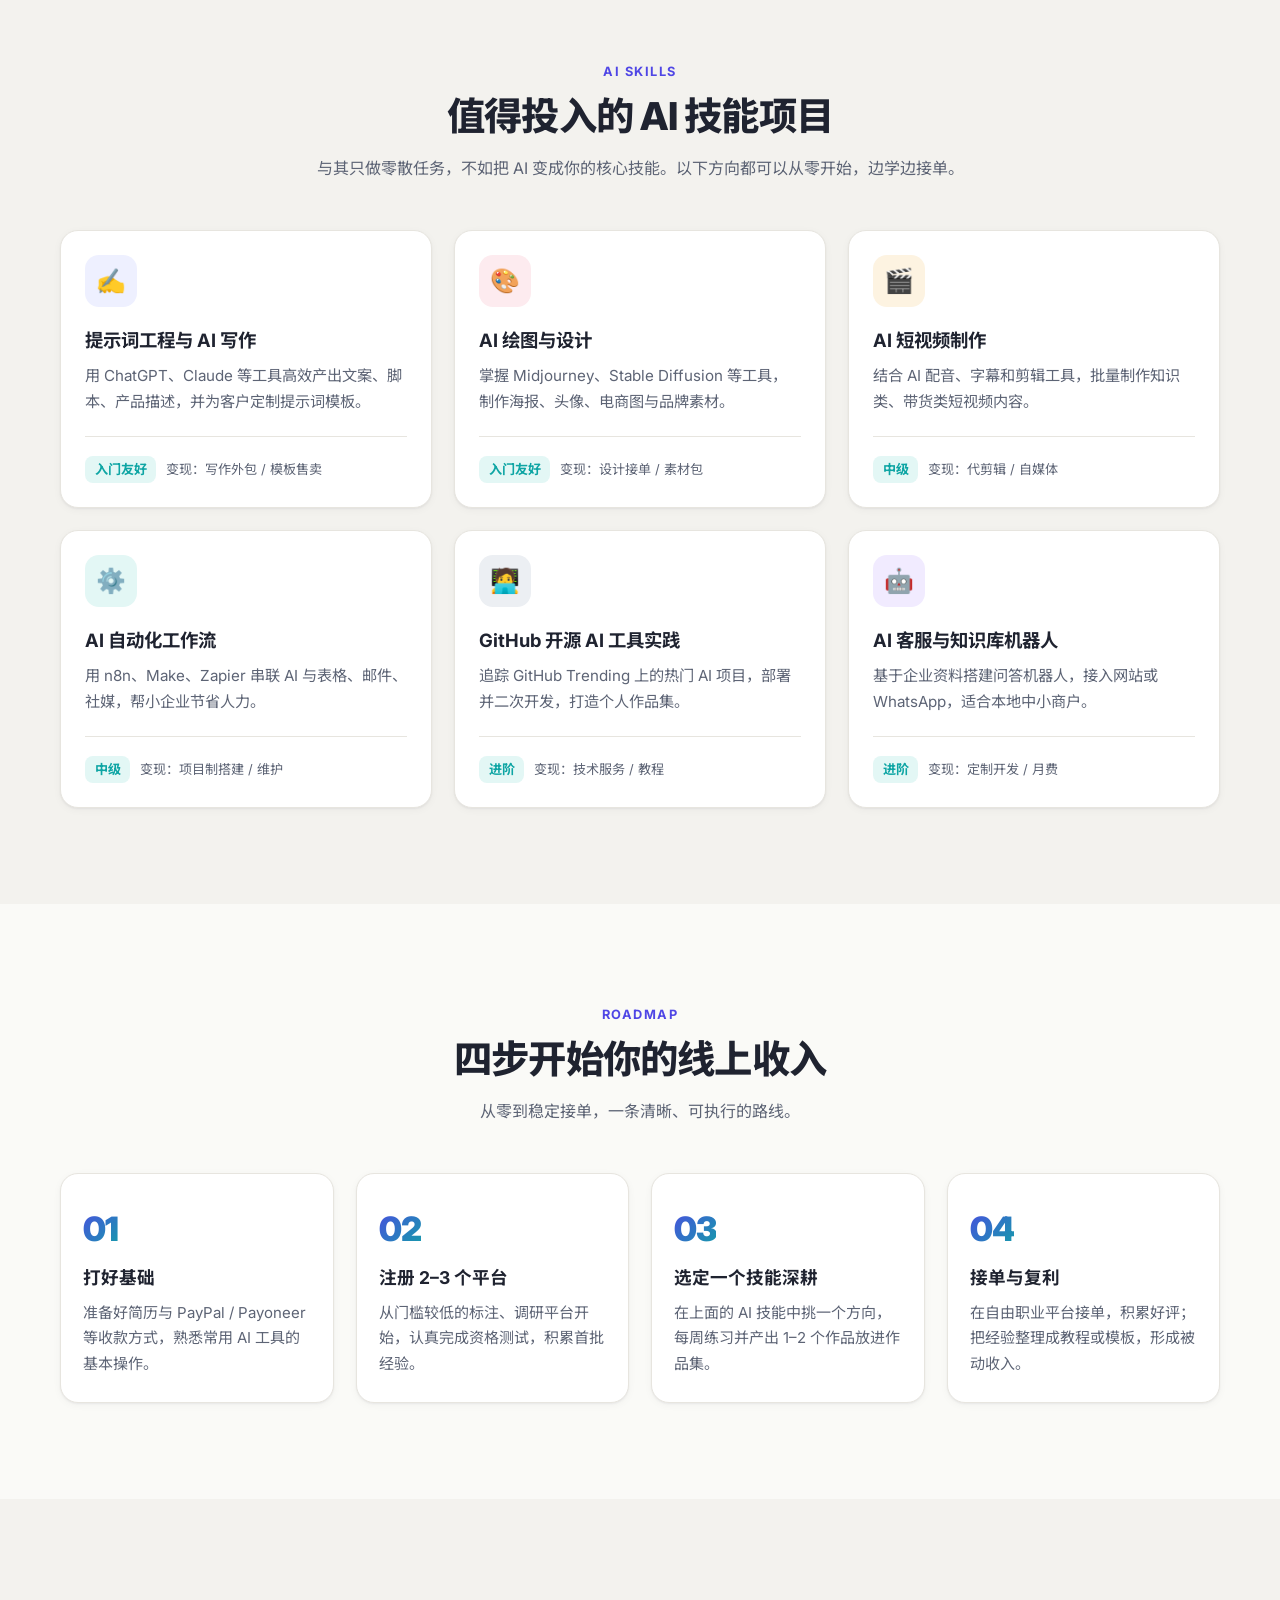
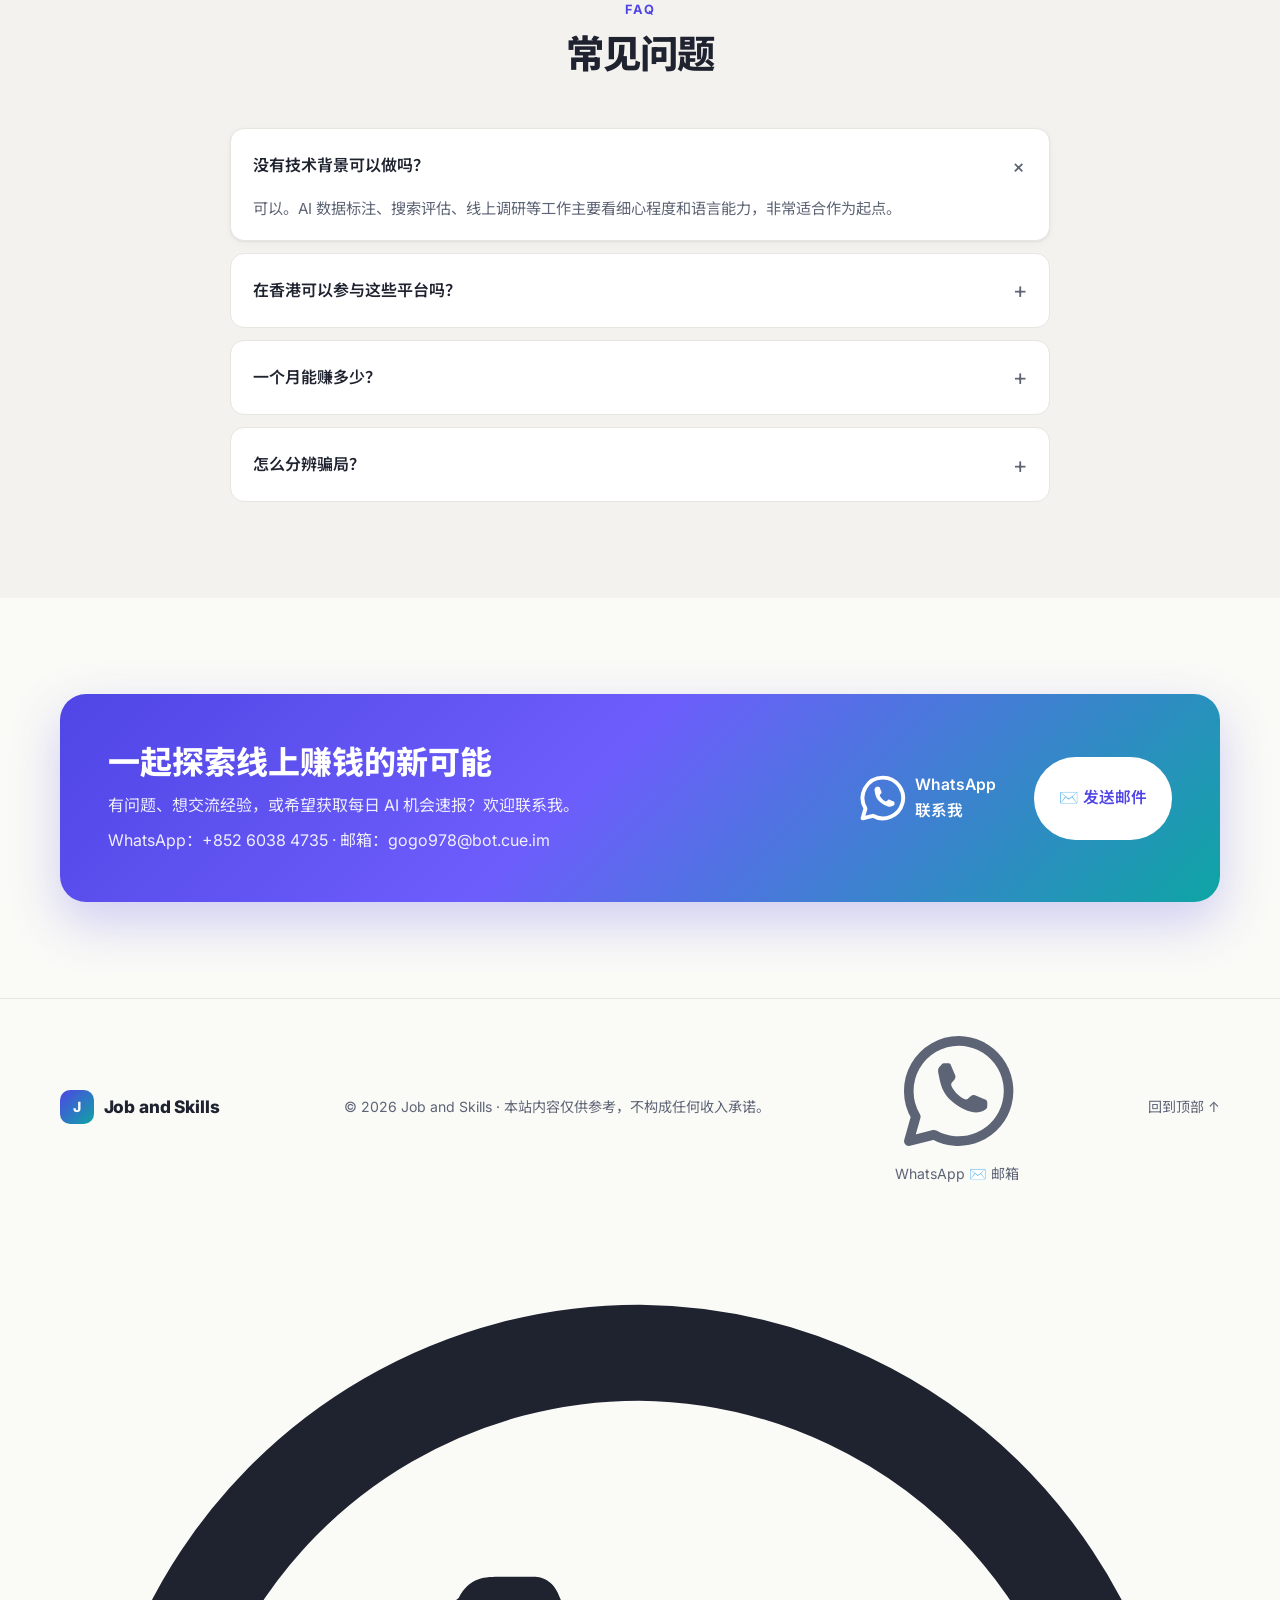
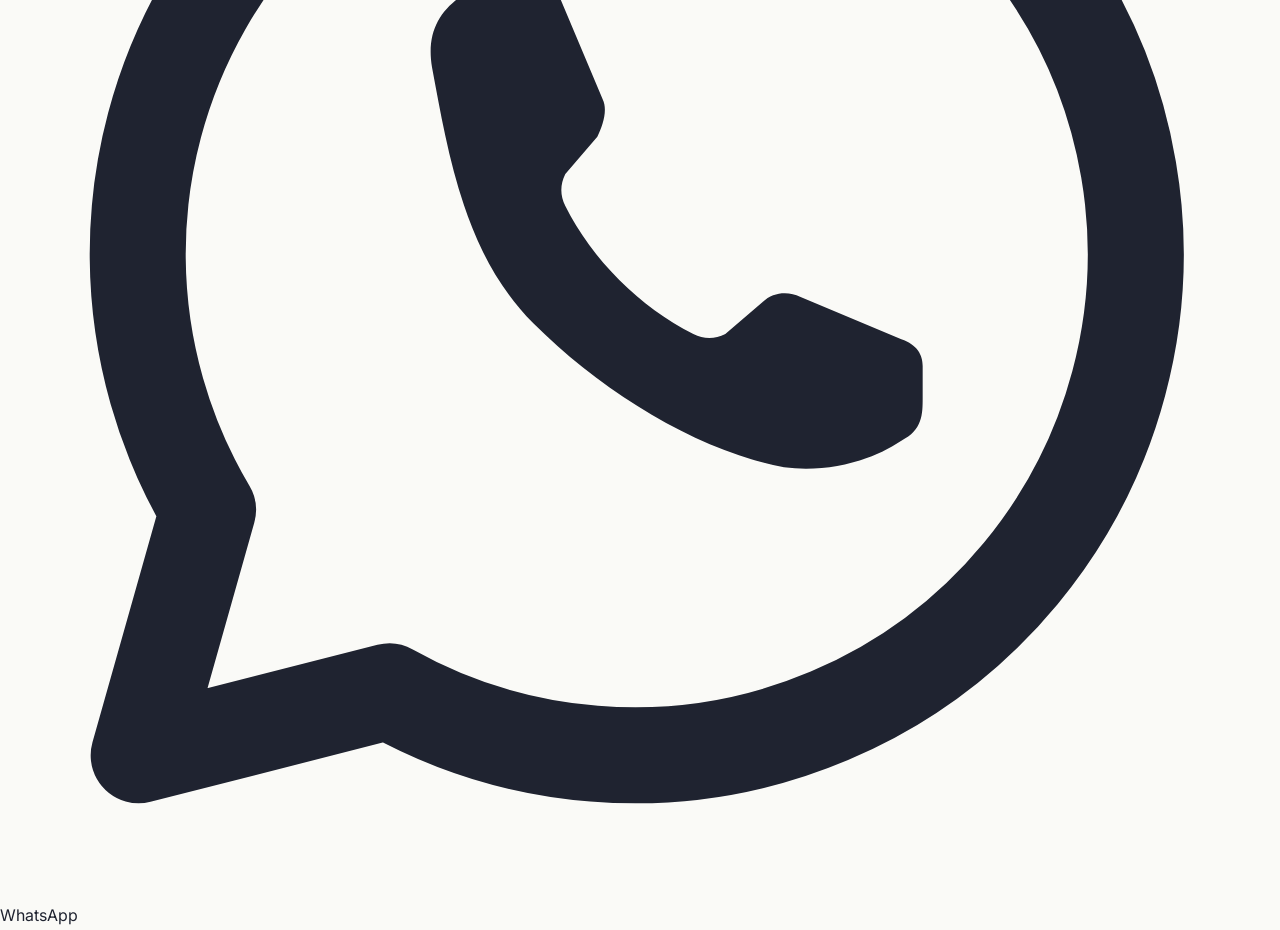
==== commit 301a2a20: "Remove GitHub account link" ====
--- a/site/index.html
+++ b/site/index.html
@@ -28,7 +28,7 @@
   <link rel="preconnect" href="https://fonts.googleapis.com" />
   <link rel="preconnect" href="https://fonts.gstatic.com" crossorigin />
   <link href="https://fonts.googleapis.com/css2?family=Inter:wght@400;500;600;700;800&family=Noto+Sans+SC:wght@400;500;700;900&display=swap" rel="stylesheet" />
-  <link rel="stylesheet" href="/style.css?v=20261025d" />
+  <link rel="stylesheet" href="/style.css?v=20261025e" />
 </head>
 <body>
   <!-- 导航 -->
@@ -361,7 +361,6 @@
           <div class="cta-actions">
             <a href="https://wa.me/85260384735" target="_blank" rel="noopener" class="btn btn-wa" id="waBtn"><svg class="wa-ic" viewBox="0 0 24 24" aria-hidden="true"><path d="M12 2.6a9.4 9.4 0 0 0-8.1 14.2L2.6 21.4l4.7-1.2A9.4 9.4 0 1 0 12 2.6z" fill="none" stroke="currentColor" stroke-width="1.8" stroke-linejoin="round"/><path d="M8.6 7.2c.2-.4.5-.4.8-.4h.6c.2 0 .4.1.5.4l.8 1.9c.1.2 0 .5-.1.7l-.6.7c-.1.2-.1.4 0 .6.5 1 1.4 1.9 2.4 2.4.2.1.4.1.6 0l.7-.6c.2-.2.5-.2.7-.1l1.9.8c.3.1.4.3.4.5v.6c0 .3 0 .6-.4.8-.6.4-1.4.6-2.2.5-1.6-.3-3.4-1.4-4.7-2.7S8.4 10.1 8.1 8.5c-.1-.6.1-1 .5-1.3z" fill="currentColor"/></svg> WhatsApp 联系我</a>
             <a href="mailto:gogo978@bot.cue.im" class="btn btn-light" id="emailBtn">✉️ 发送邮件</a>
-            <a href="https://github.com/janicetsy" target="_blank" rel="noopener" class="btn btn-outline-light" id="githubBtn">GitHub ↗</a>
           </div>
         </div>
       </div>
